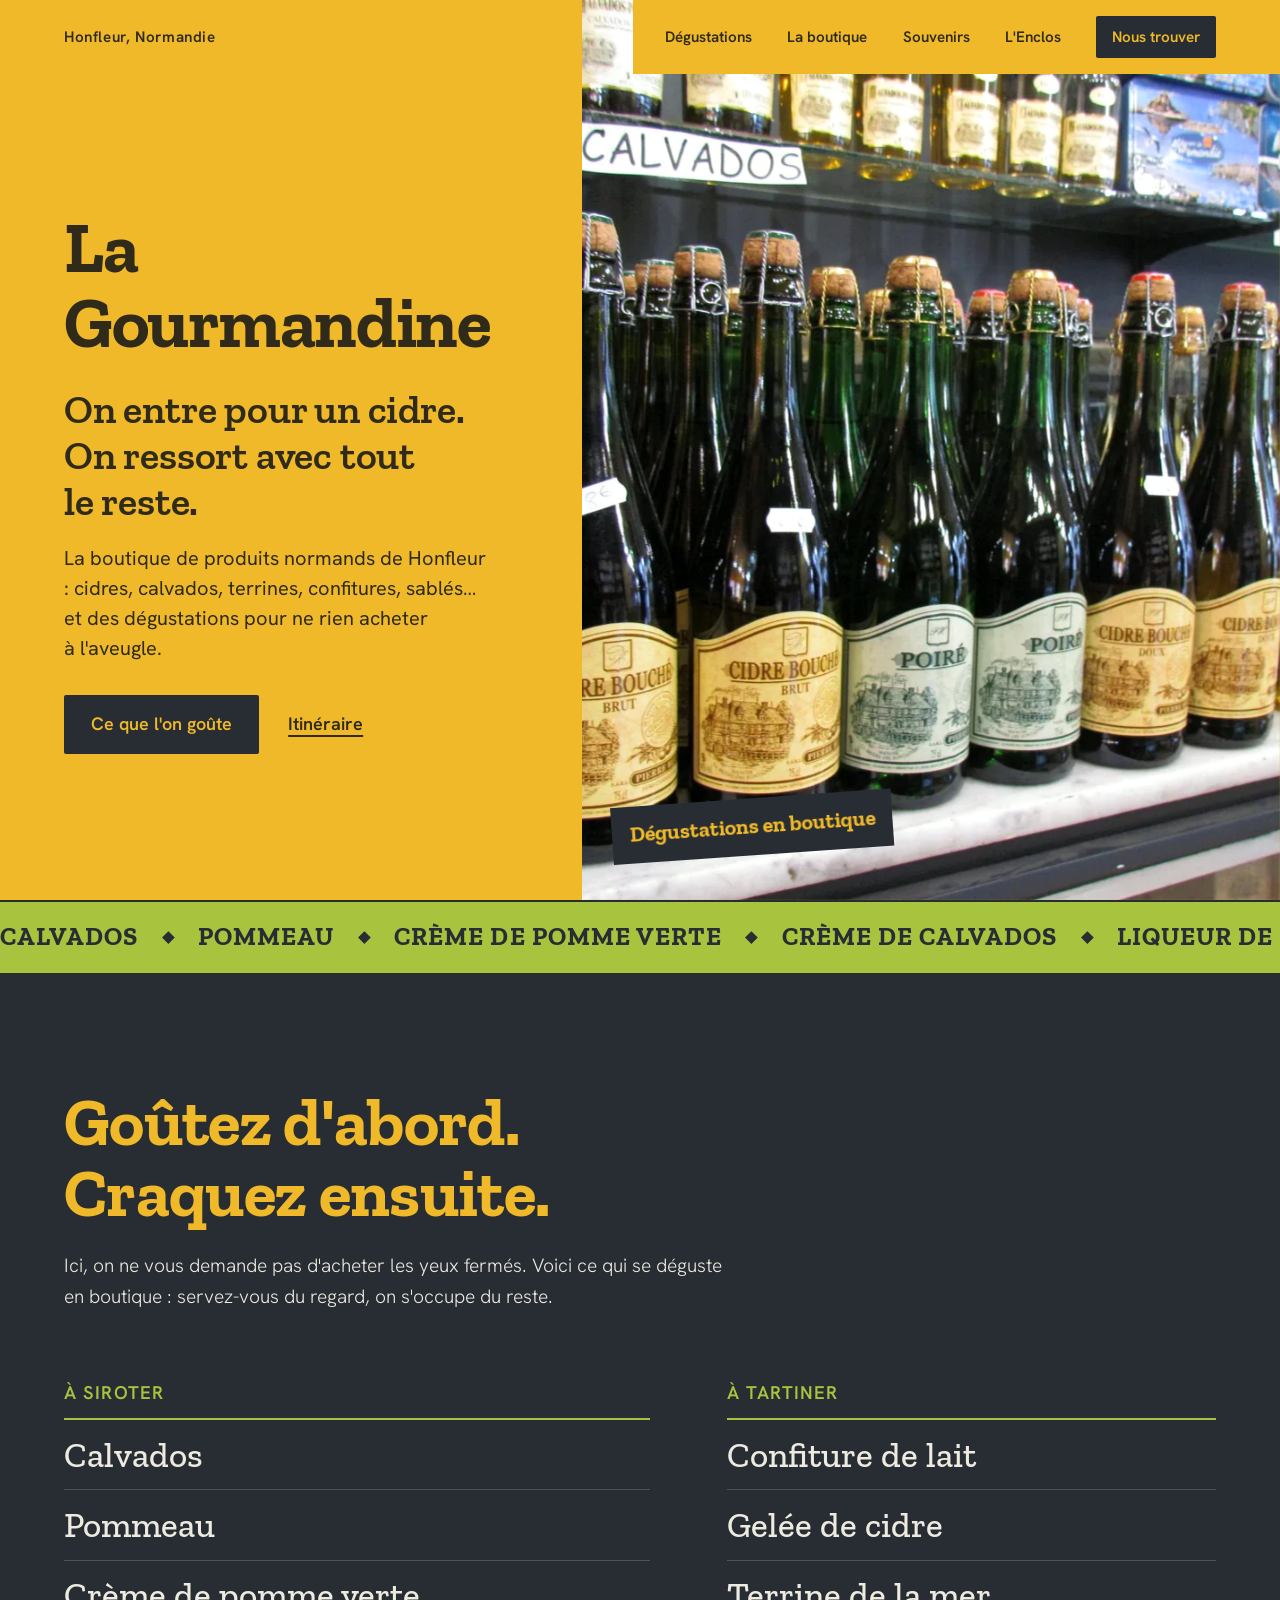
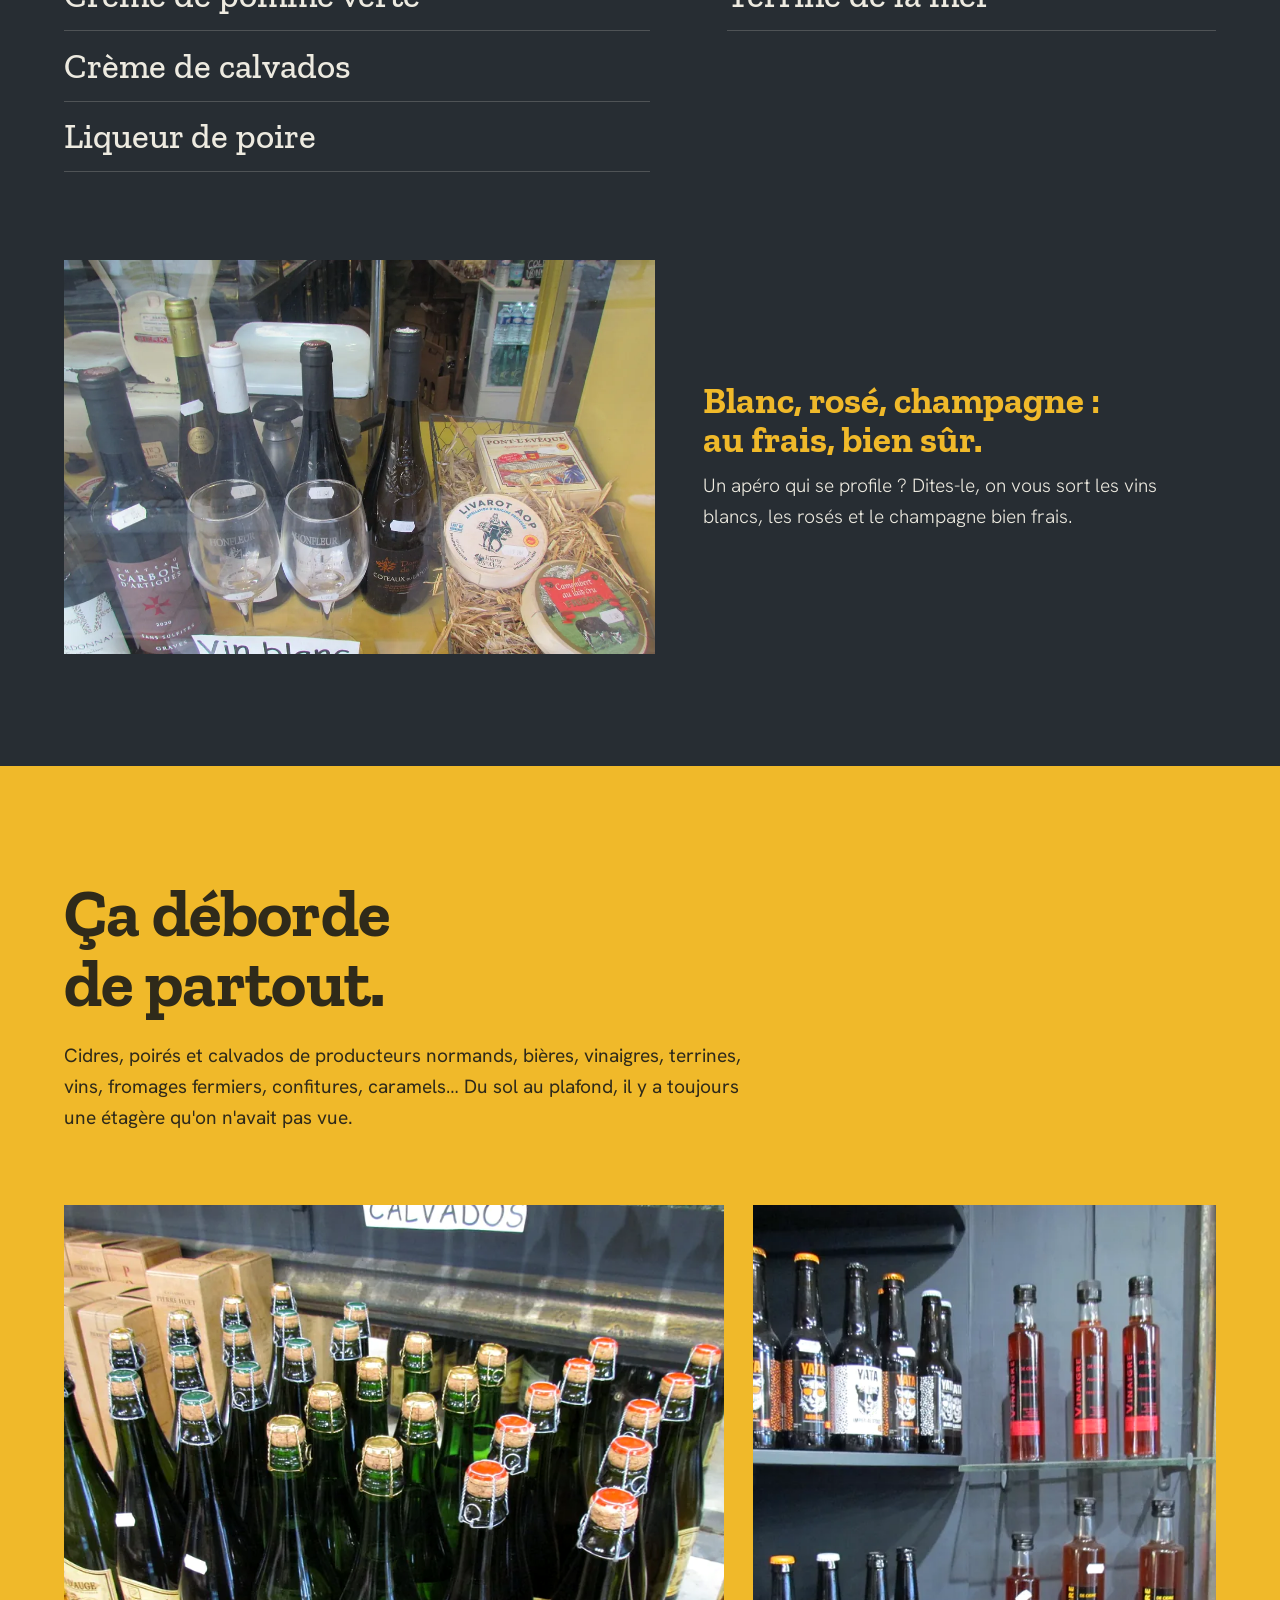
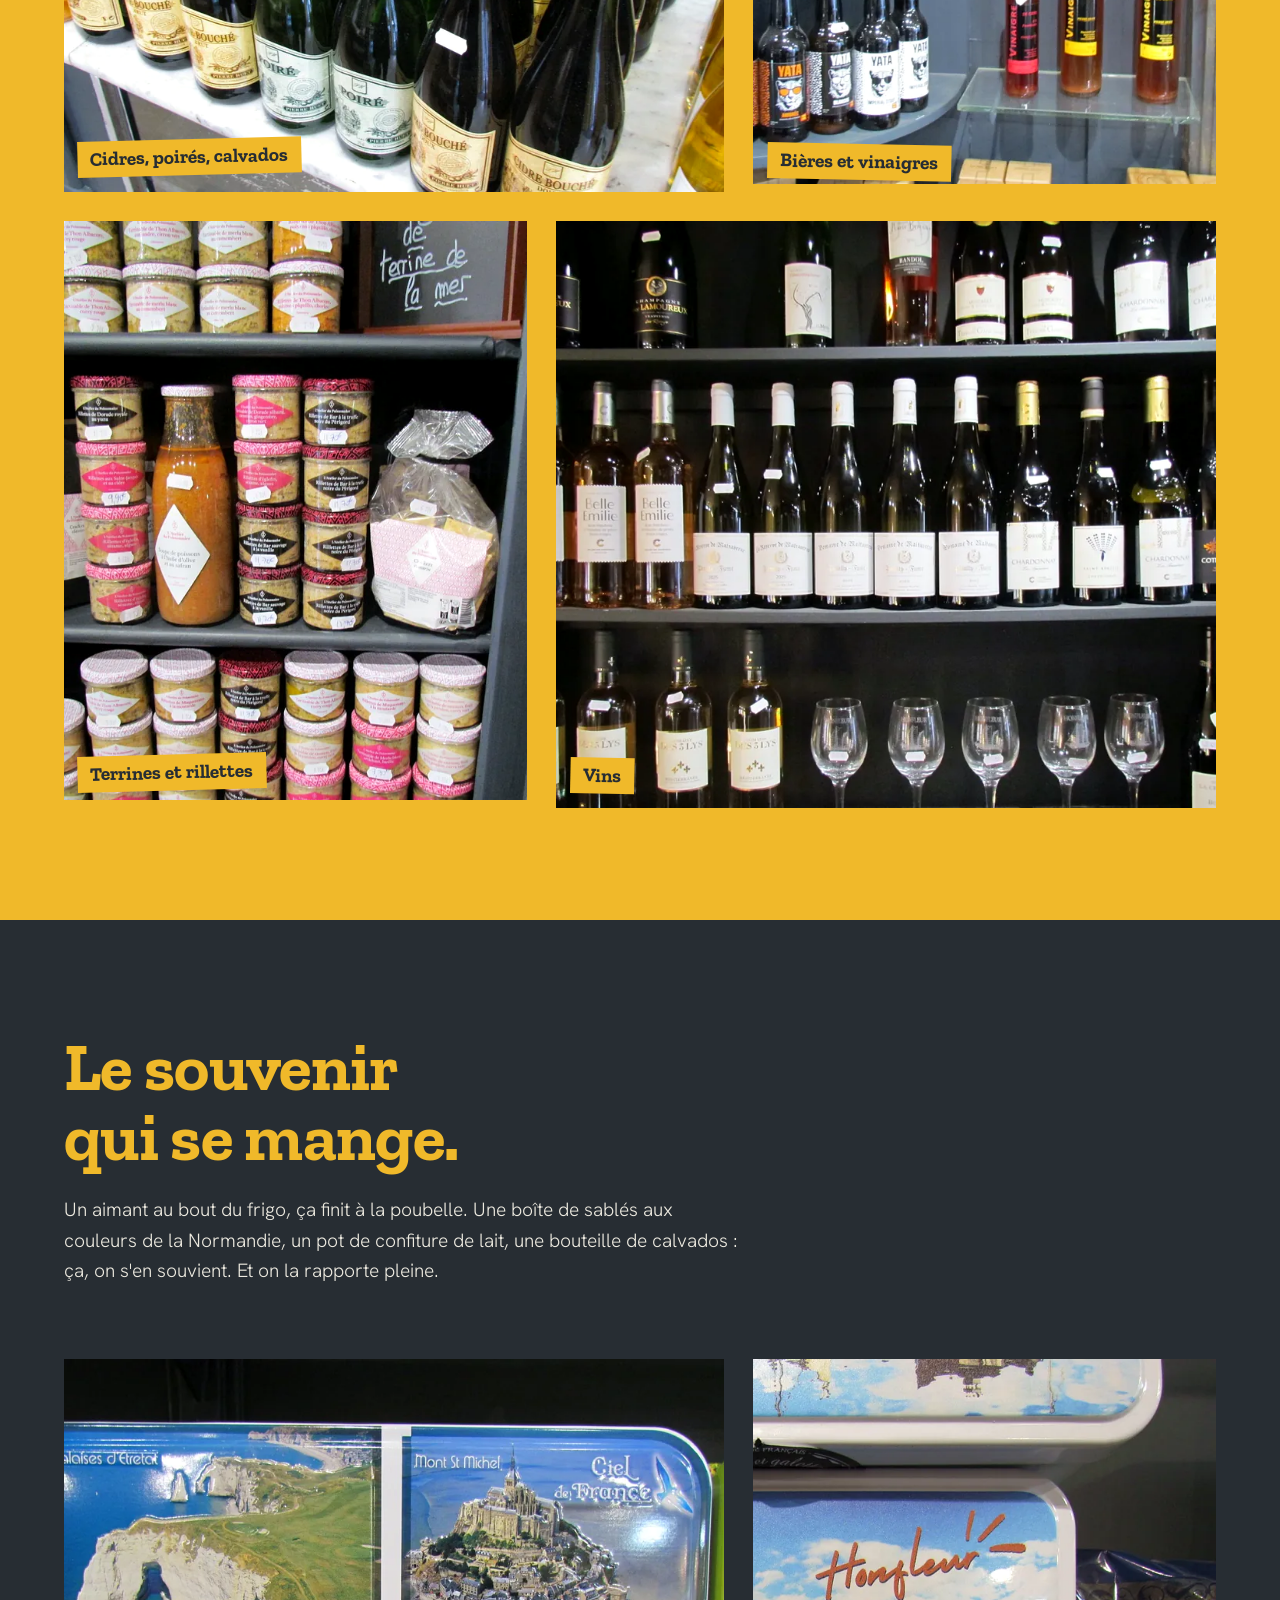
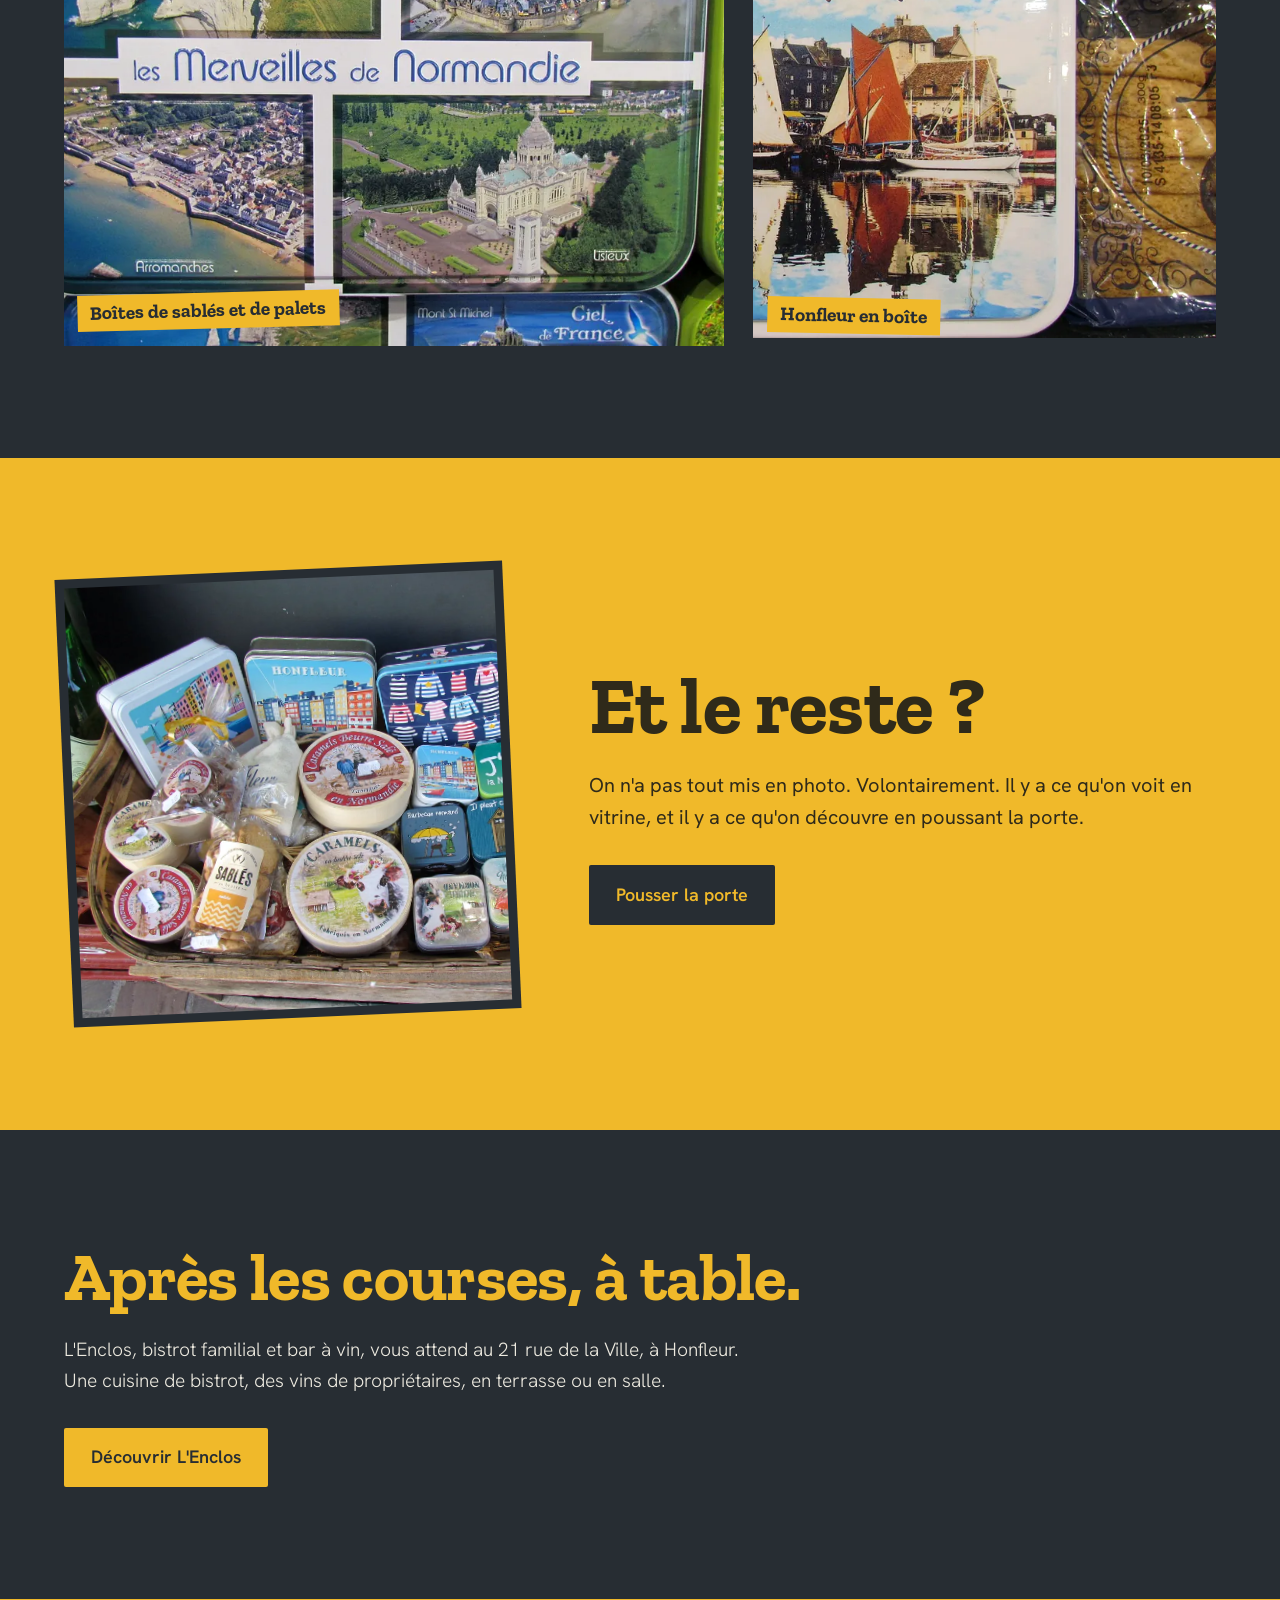
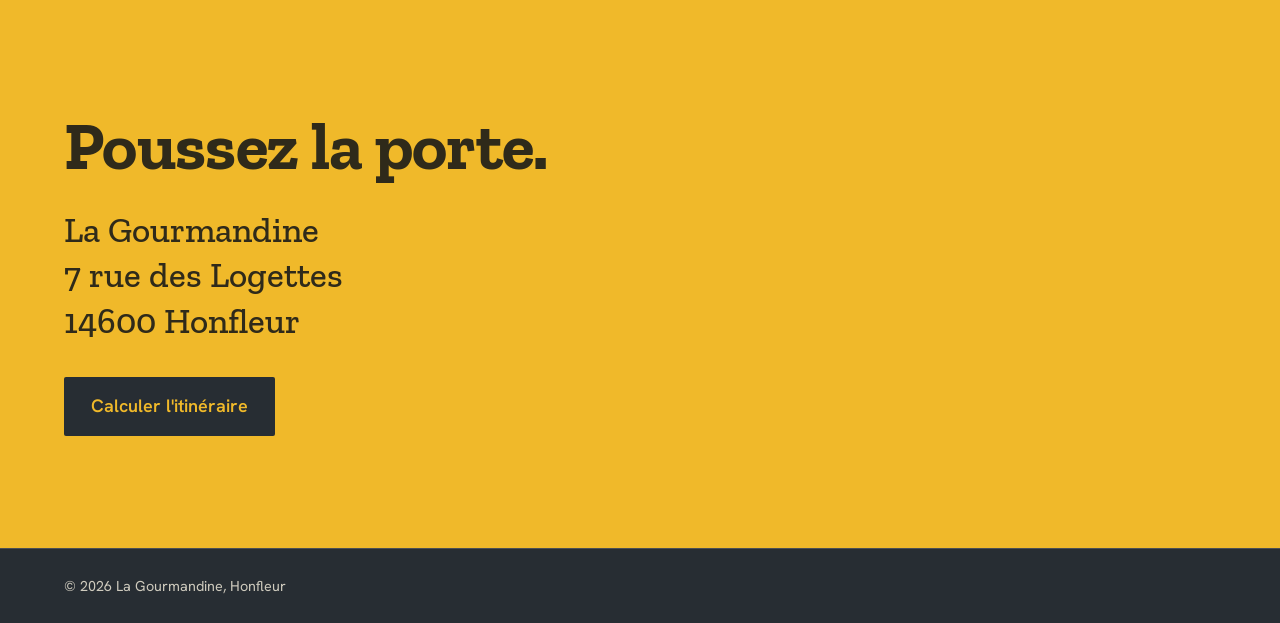
==== index.html @ 29669a0d "Textes plus vivants, bandeau défilant, étiquettes sur les photos, section souvenirs et teaser" ====
<!DOCTYPE html>
<html lang="fr">
<head>
    <meta charset="UTF-8">
    <meta name="viewport" content="width=device-width, initial-scale=1.0">
    <title>La Gourmandine – Produits normands et dégustations à Honfleur</title>
    <meta name="description" content="La Gourmandine, boutique de produits normands à Honfleur : cidres, calvados, pommeau, terrines, confitures, sablés et souvenirs. Dégustations en boutique, rue des Logettes.">
    <!-- Brouillon : retirer cette ligne au moment de la mise en ligne -->
    <meta name="robots" content="noindex">
    <meta name="theme-color" content="#F0B92A">
    <link rel="icon" href="favicon.svg" type="image/svg+xml">
    <link rel="preload" href="fonts/zilla-slab-latin-700-normal.woff2" as="font" type="font/woff2" crossorigin>
    <link rel="stylesheet" href="style.css?v=2">
    <script>document.documentElement.className = "js";</script>
    <script type="application/ld+json">
    {
        "@context": "https://schema.org",
        "@type": "Store",
        "name": "La Gourmandine",
        "description": "Boutique de produits normands à Honfleur : cidres, calvados, pommeau, terrines, confitures, sablés et souvenirs, avec dégustations en boutique.",
        "address": {
            "@type": "PostalAddress",
            "streetAddress": "7 rue des Logettes",
            "postalCode": "14600",
            "addressLocality": "Honfleur",
            "addressCountry": "FR"
        }
    }
    </script>
</head>
<body>

    <header class="entete">
        <a class="entete-lieu" href="#haut">Honfleur, Normandie</a>
        <nav class="entete-nav" aria-label="Navigation principale">
            <a href="#degustations">Dégustations</a>
            <a href="#boutique">La boutique</a>
            <a href="#souvenirs">Souvenirs</a>
            <a href="#lenclos">L'Enclos</a>
            <a href="#venir" class="entete-venir">Nous trouver</a>
        </nav>
    </header>

    <main id="haut">

        <section class="accueil">
            <div class="accueil-texte">
                <h1>La Gourmandine</h1>
                <p class="accueil-slogan">On entre pour un cidre.<br>On ressort avec tout le reste.</p>
                <p class="accueil-accroche">La boutique de produits normands de Honfleur : cidres, calvados, terrines, confitures, sablés… et des dégustations pour ne rien acheter à l'aveugle.</p>
                <div class="accueil-actions">
                    <a class="bouton" href="#degustations">Ce que l'on goûte</a>
                    <a class="lien" href="https://www.google.com/maps/dir/?api=1&amp;destination=7+rue+des+Logettes%2C+14600+Honfleur" target="_blank" rel="noopener">Itinéraire</a>
                </div>
            </div>
            <figure class="accueil-image">
                <img src="images/hero.webp" width="1600" height="1005" alt="Étagères de cidres, de poirés et de calvados de la boutique La Gourmandine">
                <span class="accueil-etiquette">Dégustations en boutique</span>
            </figure>
        </section>

        <div class="defile" aria-hidden="true">
            <div class="defile-piste">
                <ul>
                    <li>Calvados</li><li>Pommeau</li><li>Crème de pomme verte</li><li>Crème de calvados</li><li>Liqueur de poire</li><li>Confiture de lait</li><li>Gelée de cidre</li><li>Terrine de la mer</li>
                </ul>
                <ul>
                    <li>Calvados</li><li>Pommeau</li><li>Crème de pomme verte</li><li>Crème de calvados</li><li>Liqueur de poire</li><li>Confiture de lait</li><li>Gelée de cidre</li><li>Terrine de la mer</li>
                </ul>
            </div>
        </div>

        <section class="degustations" id="degustations">
            <div class="degustations-tete rev">
                <h2>Goûtez d'abord. Craquez ensuite.</h2>
                <p>Ici, on ne vous demande pas d'acheter les yeux fermés. Voici ce qui se déguste en boutique&nbsp;: servez-vous du regard, on s'occupe du reste.</p>
            </div>
            <div class="degustations-listes">
                <div class="liste rev">
                    <h3>À siroter</h3>
                    <ul>
                        <li>Calvados</li>
                        <li>Pommeau</li>
                        <li>Crème de pomme verte</li>
                        <li>Crème de calvados</li>
                        <li>Liqueur de poire</li>
                    </ul>
                </div>
                <div class="liste rev">
                    <h3>À tartiner</h3>
                    <ul>
                        <li>Confiture de lait</li>
                        <li>Gelée de cidre</li>
                        <li>Terrine de la mer</li>
                    </ul>
                </div>
            </div>
            <div class="frais rev">
                <figure>
                    <img src="images/frais.webp" width="1200" height="754" loading="lazy" alt="Vitrine de la boutique avec des vins, des verres et des fromages fermiers sur de la paille">
                </figure>
                <div class="frais-texte">
                    <h3>Blanc, rosé, champagne&nbsp;: au frais, bien sûr.</h3>
                    <p>Un apéro qui se profile&nbsp;? Dites-le, on vous sort les vins blancs, les rosés et le champagne bien frais.</p>
                </div>
            </div>
        </section>

        <section class="boutique" id="boutique">
            <div class="boutique-tete rev">
                <h2>Ça déborde de partout.</h2>
                <p>Cidres, poirés et calvados de producteurs normands, bières, vinaigres, terrines, vins, fromages fermiers, confitures, caramels… Du sol au plafond, il y a toujours une étagère qu'on n'avait pas vue.</p>
            </div>
            <div class="mosaique">
                <figure class="m-cidres rev"><img src="images/cidres.webp" width="1200" height="754" loading="lazy" alt="Bouteilles de cidre et de poiré alignées sur un comptoir de marbre"><figcaption>Cidres, poirés, calvados</figcaption></figure>
                <figure class="m-bieres rev"><img src="images/bieres.webp" width="1200" height="754" loading="lazy" alt="Étagère d'ardoise avec des bouteilles de bière et de vinaigre"><figcaption>Bières et vinaigres</figcaption></figure>
                <figure class="m-terrines rev"><img src="images/terrines.webp" width="1200" height="754" loading="lazy" alt="Rayon de terrines et de rillettes en pots avec une ardoise « terrine de la mer »"><figcaption>Terrines et rillettes</figcaption></figure>
                <figure class="m-vins rev"><img src="images/vins.webp" width="1200" height="754" loading="lazy" alt="Rayon de vins blancs et rosés avec des verres"><figcaption>Vins</figcaption></figure>
            </div>
        </section>

        <section class="souvenirs" id="souvenirs">
            <div class="souvenirs-tete rev">
                <h2>Le souvenir qui se mange.</h2>
                <p>Un aimant au bout du frigo, ça finit à la poubelle. Une boîte de sablés aux couleurs de la Normandie, un pot de confiture de lait, une bouteille de calvados&nbsp;: ça, on s'en souvient. Et on la rapporte pleine.</p>
            </div>
            <div class="souvenirs-photos">
                <figure class="s-boites rev"><img src="images/boites.webp" width="1200" height="754" loading="lazy" alt="Boîtes de biscuits aux couleurs de la Normandie : falaises d'Étretat, Mont-Saint-Michel, vaches normandes"><figcaption>Boîtes de sablés et de palets</figcaption></figure>
                <figure class="s-honfleur rev"><img src="images/honfleur.webp" width="1200" height="754" loading="lazy" alt="Boîte en métal illustrée du port de Honfleur"><figcaption>Honfleur en boîte</figcaption></figure>
            </div>
        </section>

        <section class="mystere rev">
            <figure class="mystere-photo">
                <img src="images/panier.webp" width="900" height="794" loading="lazy" alt="Panier de caramels, de sablés et de petites boîtes colorées, avec un fromage">
            </figure>
            <div class="mystere-texte">
                <h2>Et le reste&nbsp;?</h2>
                <p>On n'a pas tout mis en photo. Volontairement. Il y a ce qu'on voit en vitrine, et il y a ce qu'on découvre en poussant la porte.</p>
                <a class="bouton" href="#venir">Pousser la porte</a>
            </div>
        </section>

        <section class="lenclos" id="lenclos">
            <div class="lenclos-contenu rev">
                <h2>Après les courses, à table.</h2>
                <p>L'Enclos, bistrot familial et bar à vin, vous attend au 21 rue de la Ville, à Honfleur. Une cuisine de bistrot, des vins de propriétaires, en terrasse ou en salle.</p>
                <a class="bouton bouton-clair" href="https://lenclos-honfleur.fr/" rel="noopener">Découvrir L'Enclos</a>
            </div>
        </section>

        <section class="venir" id="venir">
            <div class="venir-contenu rev">
                <h2>Poussez la porte.</h2>
                <address>
                    La Gourmandine<br>
                    7 rue des Logettes<br>
                    14600 Honfleur
                </address>
                <a class="bouton" href="https://www.google.com/maps/dir/?api=1&amp;destination=7+rue+des+Logettes%2C+14600+Honfleur" target="_blank" rel="noopener">Calculer l'itinéraire</a>
            </div>
        </section>

    </main>

    <footer class="pied">
        <p>&copy; 2026 La Gourmandine, Honfleur</p>
    </footer>

    <script>
        (function () {
            var cibles = document.querySelectorAll(".rev");
            if (!("IntersectionObserver" in window)) { cibles.forEach(function (c) { c.classList.add("vu"); }); return; }
            var obs = new IntersectionObserver(function (entrees) {
                entrees.forEach(function (e) { if (e.isIntersecting) { e.target.classList.add("vu"); obs.unobserve(e.target); } });
            }, { rootMargin: "0px 0px -8% 0px", threshold: 0.08 });
            cibles.forEach(function (c) { obs.observe(c); });
        })();
    </script>
</body>
</html>
---- style.css ----
/* La Gourmandine : jaune des vitrines, ardoise des étagères, vert de la crème de pomme */

@font-face { font-family: 'Zilla Slab'; src: url('fonts/zilla-slab-latin-500-normal.woff2') format('woff2'); font-weight: 500; font-display: swap; }
@font-face { font-family: 'Zilla Slab'; src: url('fonts/zilla-slab-latin-600-normal.woff2') format('woff2'); font-weight: 600; font-display: swap; }
@font-face { font-family: 'Zilla Slab'; src: url('fonts/zilla-slab-latin-700-normal.woff2') format('woff2'); font-weight: 700; font-display: swap; }
@font-face { font-family: 'Hanken Grotesk'; src: url('fonts/hanken-grotesk-latin-300-normal.woff2') format('woff2'); font-weight: 300; font-display: swap; }
@font-face { font-family: 'Hanken Grotesk'; src: url('fonts/hanken-grotesk-latin-400-normal.woff2') format('woff2'); font-weight: 400; font-display: swap; }
@font-face { font-family: 'Hanken Grotesk'; src: url('fonts/hanken-grotesk-latin-600-normal.woff2') format('woff2'); font-weight: 600; font-display: swap; }

:root {
    --jaune: #F0B92A;
    --jaune-fonce: #D9A21A;
    --ardoise: #272D33;
    --ardoise-claire: #3A424A;
    --pomme: #A8C43F;
    --texte-sur-jaune: #2F2A1A;
    --espace: clamp(3.5rem, 9vw, 7rem);
    --marge: clamp(1.25rem, 5vw, 4rem);
    --sortie: cubic-bezier(0.16, 1, 0.3, 1);
}

* { margin: 0; padding: 0; box-sizing: border-box; }
html { scroll-behavior: smooth; scrollbar-color: var(--ardoise) var(--jaune); }
body { font-family: 'Hanken Grotesk', system-ui, sans-serif; font-weight: 400; font-size: 1.125rem; line-height: 1.6; color: var(--texte-sur-jaune); background: var(--jaune); }
img { display: block; max-width: 100%; height: auto; }
a { color: inherit; text-underline-offset: 0.25em; }
::selection { background: var(--ardoise); color: var(--jaune); }
:focus-visible { outline: 3px solid var(--ardoise); outline-offset: 3px; border-radius: 2px; }
.degustations :focus-visible, .lenclos :focus-visible, .pied :focus-visible { outline-color: var(--jaune); }

h1, h2, h3 { font-family: 'Zilla Slab', Georgia, serif; line-height: 1.05; text-wrap: balance; }
h2 { font-weight: 700; font-size: clamp(2.2rem, 5.6vw, 4.2rem); letter-spacing: -0.01em; }
p { max-width: 62ch; text-wrap: pretty; }

/* En-tête */
.entete { position: absolute; top: 0; left: 0; right: 0; z-index: 5; display: flex; justify-content: space-between; align-items: center; gap: 1rem; padding: 1.1rem var(--marge); font-weight: 600; font-size: 0.95rem; }
.entete a { text-decoration: none; }
.entete-lieu { letter-spacing: 0.04em; }
.entete-nav { display: flex; align-items: center; gap: clamp(1rem, 3vw, 2.2rem); }
.entete-nav a:not(.entete-venir):hover { text-decoration: underline; }
.entete-venir { background: var(--ardoise); color: var(--jaune); padding: 0.55rem 1rem; border-radius: 2px; }
.entete-venir:hover { background: var(--ardoise-claire); }
@media (max-width: 1100px) {
    .entete-nav a:nth-child(3), .entete-nav a:nth-child(4) { display: none; }
}
@media (max-width: 720px) {
    .entete-nav a:not(.entete-venir) { display: none; }
}
@media (min-width: 900px) {
    /* le menu pose sa propre tablette jaune pour rester lisible sur la photo */
    .entete { padding: 0 0 0 var(--marge); align-items: stretch; }
    .entete-lieu { align-self: center; }
    .entete-nav { background: var(--jaune); padding: 1rem var(--marge) 1rem 2rem; }
}

/* Accueil */
.accueil { min-height: 100svh; display: grid; grid-template-columns: minmax(0, 1fr); align-items: end; }
.accueil-texte { padding: 7rem var(--marge) 2.5rem; align-self: center; }
.accueil h1 { font-weight: 700; font-size: clamp(3rem, 10vw, 6rem); letter-spacing: -0.02em; max-width: 9ch; }
.accueil-slogan { margin-top: 1.6rem; font-family: 'Zilla Slab', Georgia, serif; font-weight: 600; font-size: clamp(1.5rem, 3.6vw, 2.5rem); line-height: 1.15; letter-spacing: -0.005em; }
.accueil-accroche { margin-top: 1.2rem; font-size: clamp(1.05rem, 2vw, 1.25rem); font-weight: 400; line-height: 1.5; max-width: 40ch; }
.accueil-etiquette { position: absolute; z-index: 2; left: clamp(1rem, 3vw, 2rem); bottom: clamp(1.2rem, 3vw, 2.2rem); background: var(--ardoise); color: var(--jaune); font-family: 'Zilla Slab', Georgia, serif; font-weight: 700; font-size: clamp(1rem, 1.8vw, 1.35rem); padding: 0.7rem 1.1rem; transform: rotate(-4deg); transform-origin: left bottom; }
.accueil-actions { margin-top: 2rem; display: flex; align-items: center; gap: 1.8rem; flex-wrap: wrap; }
.accueil-image { position: relative; margin: 0; min-height: 46svh; overflow: hidden; background: var(--jaune-fonce); }
.accueil-image img { width: 100%; height: 100%; object-fit: cover; object-position: 50% 45%; position: absolute; inset: 0; }
@media (min-width: 900px) {
    .accueil { grid-template-columns: minmax(0, 5fr) minmax(0, 6fr); align-items: stretch; }
    .accueil-texte { padding: 8rem var(--marge) 4rem; }
    .accueil h1 { font-size: clamp(2.6rem, 5.6vw, 5rem); max-width: none; }
    .accueil-image { min-height: 100svh; }
}

.bouton { display: inline-block; background: var(--ardoise); color: var(--jaune); font-weight: 600; text-decoration: none; padding: 0.95rem 1.7rem; border-radius: 2px; transition: background 0.25s var(--sortie), transform 0.25s var(--sortie); }
.bouton:hover { background: var(--ardoise-claire); transform: translateY(-2px); }
.bouton-clair { background: var(--jaune); color: var(--ardoise); }
.bouton-clair:hover { background: #F6CB57; }
.lien { font-weight: 600; text-decoration: underline; text-decoration-thickness: 2px; }
.lien:hover { text-decoration-color: var(--ardoise); }

/* Bandeau défilant */
.defile { background: var(--pomme); color: var(--ardoise); overflow: hidden; padding: 0.95rem 0; border-block: 2px solid var(--ardoise); }
.defile-piste { display: flex; width: max-content; }
.defile ul { display: flex; flex: none; list-style: none; }
.defile li { font-family: 'Zilla Slab', Georgia, serif; font-weight: 700; font-size: clamp(1.1rem, 2.4vw, 1.6rem); text-transform: uppercase; letter-spacing: 0.04em; white-space: nowrap; display: flex; align-items: center; }
.defile li::after { content: ""; width: 0.55rem; height: 0.55rem; background: var(--ardoise); margin: 0 1.6rem; transform: rotate(45deg); }

/* Dégustations */
.degustations { background: var(--ardoise); color: #EDEAE0; padding: var(--espace) var(--marge); }
.degustations h2 { color: var(--jaune); max-width: 17ch; }
.degustations-tete p { margin-top: 1.4rem; font-weight: 300; font-size: 1.2rem; }
.degustations-listes { margin-top: clamp(2.5rem, 6vw, 4.5rem); display: grid; gap: 2.5rem clamp(2rem, 6vw, 6rem); }
@media (min-width: 800px) { .degustations-listes { grid-template-columns: 1.2fr 1fr; } }
.liste h3 { color: var(--pomme); font-weight: 600; font-size: 1.15rem; letter-spacing: 0.06em; text-transform: uppercase; font-family: 'Hanken Grotesk', system-ui, sans-serif; padding-bottom: 0.9rem; border-bottom: 2px solid var(--pomme); }
.liste ul { list-style: none; }
.liste li { font-family: 'Zilla Slab', Georgia, serif; font-weight: 500; font-size: clamp(1.5rem, 3.4vw, 2.2rem); line-height: 1.2; padding: 0.85rem 0; border-bottom: 1px solid rgba(237, 234, 224, 0.2); transition: padding-left 0.35s var(--sortie), color 0.35s var(--sortie); }
.liste li:hover { padding-left: 1rem; color: var(--jaune); }

.frais { margin-top: clamp(3rem, 7vw, 5.5rem); display: grid; gap: 1.8rem 3rem; align-items: center; }
@media (min-width: 800px) { .frais { grid-template-columns: 1.15fr 1fr; } }
.frais figure { margin: 0; }
.frais img { width: 100%; aspect-ratio: 3 / 2; object-fit: cover; }
.frais h3 { color: var(--jaune); font-weight: 700; font-size: clamp(1.6rem, 3.2vw, 2.3rem); }
.frais-texte p { margin-top: 0.8rem; font-weight: 300; font-size: 1.2rem; }

/* La boutique */
.boutique { padding: var(--espace) var(--marge); }
.boutique h2 { max-width: 14ch; }
.boutique-tete p { margin-top: 1.4rem; font-size: 1.2rem; }
.mosaique { margin-top: clamp(2.5rem, 6vw, 4.5rem); display: grid; grid-template-columns: repeat(12, minmax(0, 1fr)); gap: clamp(1rem, 2.4vw, 1.8rem); }
.mosaique figure, .souvenirs-photos figure { position: relative; margin: 0; overflow: hidden; }
.mosaique img, .souvenirs-photos img { width: 100%; object-fit: cover; transition: transform 0.9s var(--sortie); }
.mosaique figure:hover img, .souvenirs-photos figure:hover img { transform: scale(1.04); }
.mosaique figcaption, .souvenirs-photos figcaption { position: absolute; left: 0.9rem; bottom: 0.9rem; background: var(--jaune); color: var(--ardoise); font-family: 'Zilla Slab', Georgia, serif; font-weight: 700; font-size: clamp(1rem, 1.6vw, 1.2rem); line-height: 1.2; padding: 0.4rem 0.8rem; transform: rotate(-1.5deg); transform-origin: left bottom; }
.mosaique figure:nth-child(even) figcaption, .souvenirs-photos figure:nth-child(even) figcaption { transform: rotate(1.2deg); }
.m-cidres, .m-bieres, .m-terrines, .m-vins { grid-column: span 12; }
.mosaique img { aspect-ratio: 3 / 2; }
.m-bieres img, .m-terrines img { aspect-ratio: 4 / 5; }
@media (min-width: 800px) {
    .m-cidres { grid-column: span 7; } .m-bieres { grid-column: span 5; }
    .m-terrines { grid-column: span 5; } .m-vins { grid-column: span 7; }
    .m-cidres img, .m-vins img { aspect-ratio: 9 / 8; }
}

/* Souvenirs */
.souvenirs { background: var(--ardoise); color: #EDEAE0; padding: var(--espace) var(--marge); }
.souvenirs h2 { color: var(--jaune); max-width: 12ch; }
.souvenirs-tete p { margin-top: 1.4rem; font-weight: 300; font-size: 1.2rem; }
.souvenirs-photos { margin-top: clamp(2.5rem, 6vw, 4.5rem); display: grid; grid-template-columns: repeat(12, minmax(0, 1fr)); gap: clamp(1rem, 2.4vw, 1.8rem); }
.s-boites, .s-honfleur { grid-column: span 12; }
.s-boites img { aspect-ratio: 3 / 2; }
.s-honfleur img { aspect-ratio: 4 / 5; object-position: 100% 50%; }
@media (min-width: 800px) {
    .s-boites { grid-column: span 7; } .s-honfleur { grid-column: span 5; }
    .s-boites img { aspect-ratio: 9 / 8; }
}

/* Le reste ? */
.mystere { padding: var(--espace) var(--marge); display: grid; gap: 2.5rem clamp(2rem, 6vw, 5rem); align-items: center; }
@media (min-width: 800px) { .mystere { grid-template-columns: 5fr 7fr; } }
.mystere-photo { margin: 0; }
.mystere-photo img { width: 100%; aspect-ratio: 1 / 1; object-fit: cover; transform: rotate(-2.5deg); border: 0.6rem solid var(--ardoise); }
.mystere h2 { max-width: 10ch; font-size: clamp(2.6rem, 7vw, 5rem); }
.mystere-texte p { margin: 1.4rem 0 2rem; font-size: 1.25rem; }

/* L'Enclos */
.lenclos { background: var(--ardoise); color: #EDEAE0; padding: var(--espace) var(--marge); }
.lenclos-contenu { max-width: 46rem; }
.lenclos h2 { color: var(--jaune); }
.lenclos p { margin: 1.4rem 0 2rem; font-weight: 300; font-size: 1.2rem; }

/* Nous trouver */
.venir { padding: var(--espace) var(--marge); }
.venir address { margin: 1.6rem 0 2rem; font-style: normal; font-family: 'Zilla Slab', Georgia, serif; font-weight: 500; font-size: clamp(1.5rem, 3.4vw, 2.2rem); line-height: 1.3; }

.pied { background: var(--ardoise); color: #CFCBBE; padding: 1.6rem var(--marge); font-size: 0.9rem; border-top: 1px solid rgba(237, 234, 224, 0.18); }

/* Mouvement : une entrée à l'ouverture, une apparition douce au défilement */
@media (prefers-reduced-motion: no-preference) {
    .accueil-image img { animation: ouverture 1.4s var(--sortie) both; }
    .accueil-texte > * { animation: monter 0.9s var(--sortie) both; }
    .accueil-texte > *:nth-child(2) { animation-delay: 0.12s; }
    .accueil-texte > *:nth-child(3) { animation-delay: 0.24s; }
    .accueil-texte > *:nth-child(4) { animation-delay: 0.36s; }
    .accueil-etiquette { animation: tampon 0.7s var(--sortie) 1.1s both; }
    .defile-piste { animation: defile 42s linear infinite; }
    .defile:hover .defile-piste { animation-play-state: paused; }
    .js .rev { opacity: 0; transform: translateY(1.4rem); transition: opacity 0.8s var(--sortie), transform 0.8s var(--sortie); }
    .js .rev.vu { opacity: 1; transform: none; }
}
@keyframes ouverture { from { clip-path: inset(0 0 0 100%); transform: scale(1.06); } to { clip-path: inset(0); transform: none; } }
@keyframes monter { from { opacity: 0; transform: translateY(1.2rem); } to { opacity: 1; transform: none; } }
@keyframes tampon { from { opacity: 0; transform: rotate(-12deg) scale(1.6); } to { opacity: 1; transform: rotate(-4deg) scale(1); } }
@keyframes defile { from { transform: translateX(0); } to { transform: translateX(-50%); } }
@media (prefers-reduced-motion: reduce) {
    .defile-piste { width: auto; flex-wrap: wrap; }
    .defile ul + ul { display: none; }
    .defile ul { flex-wrap: wrap; padding: 0 var(--marge); }
}
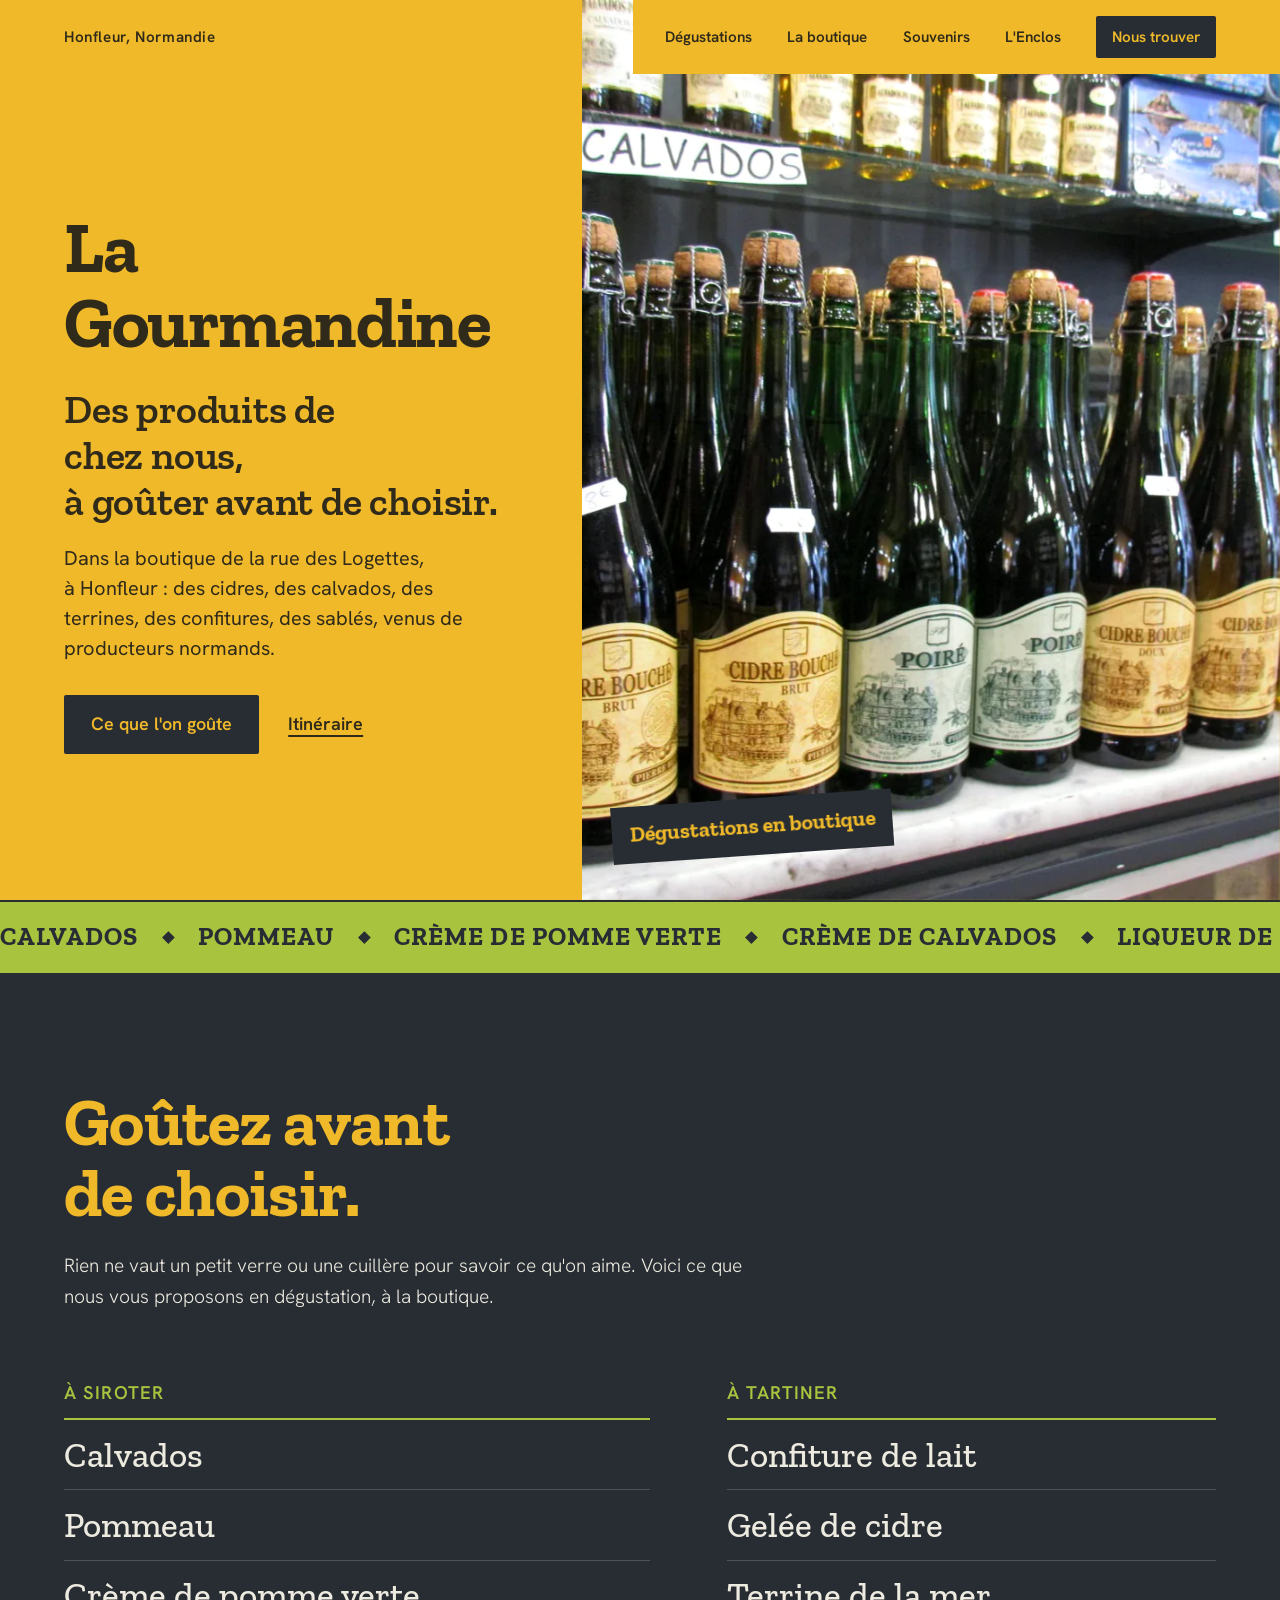
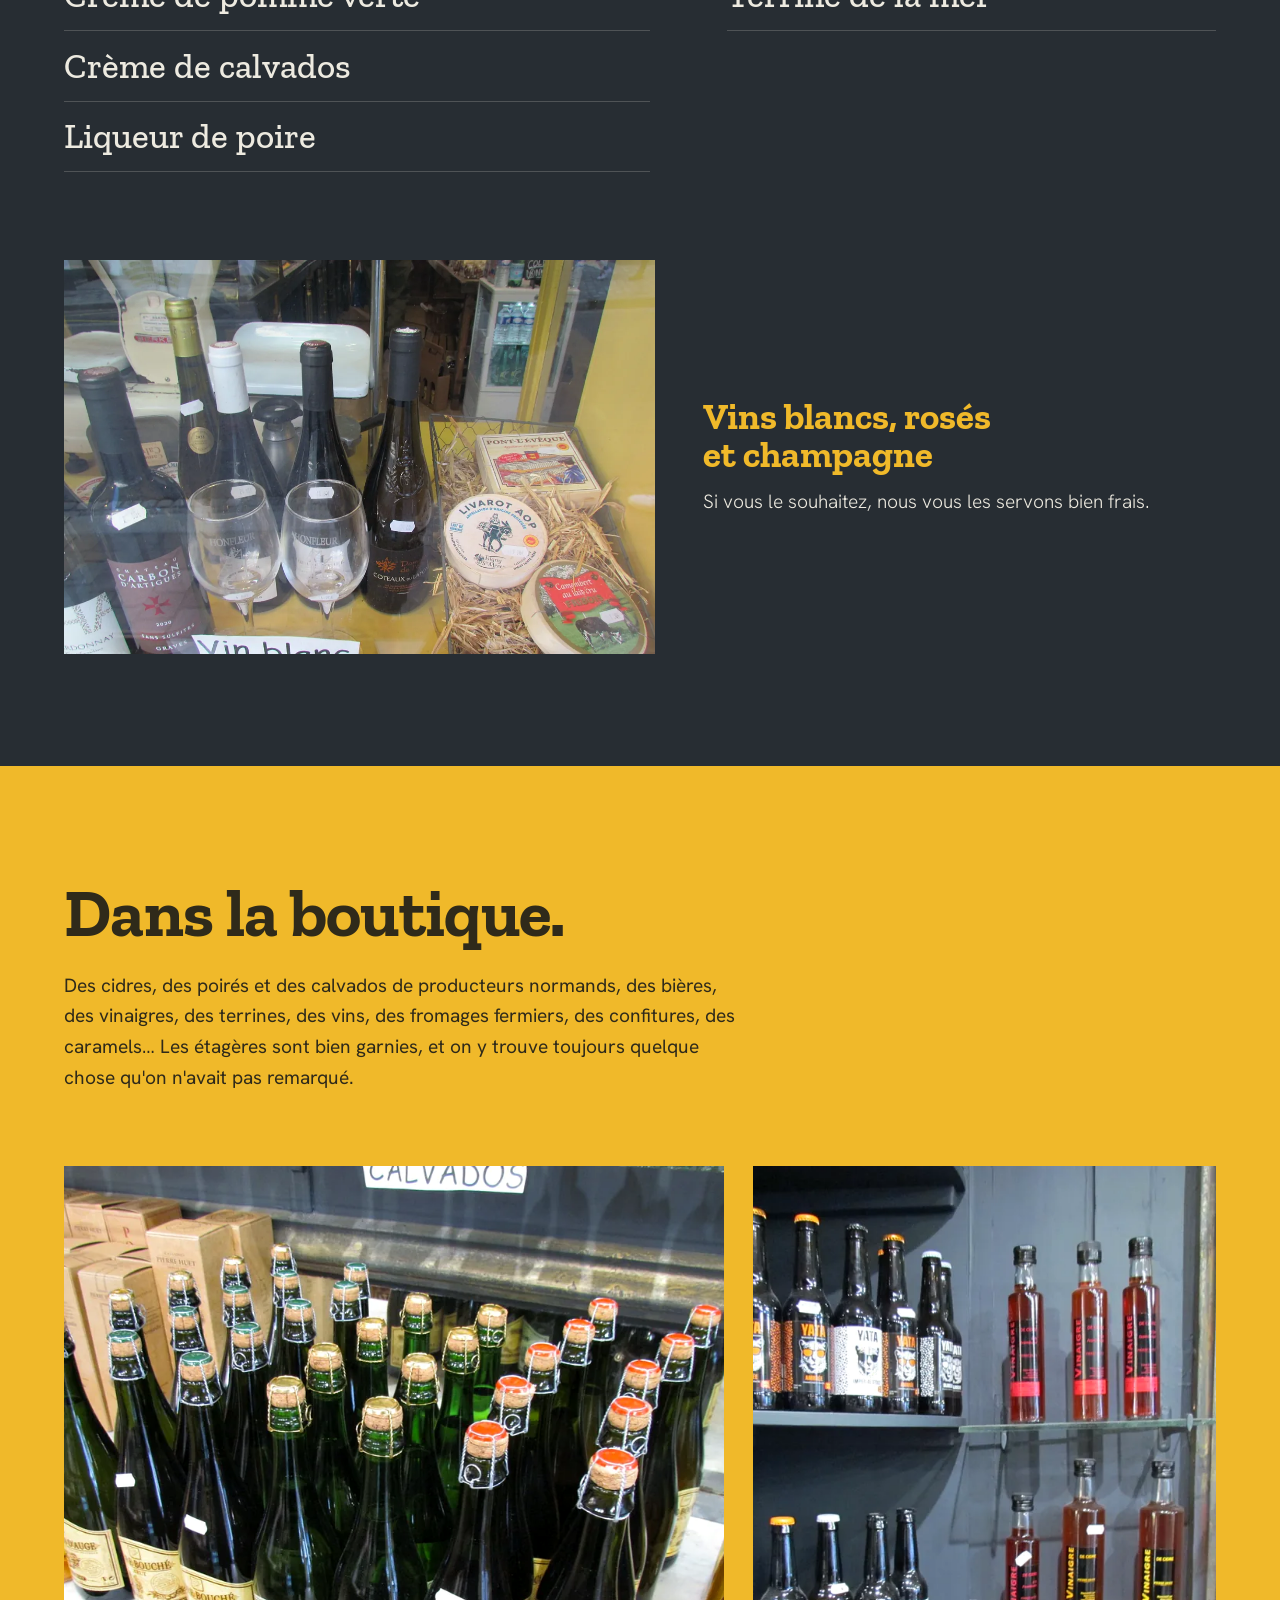
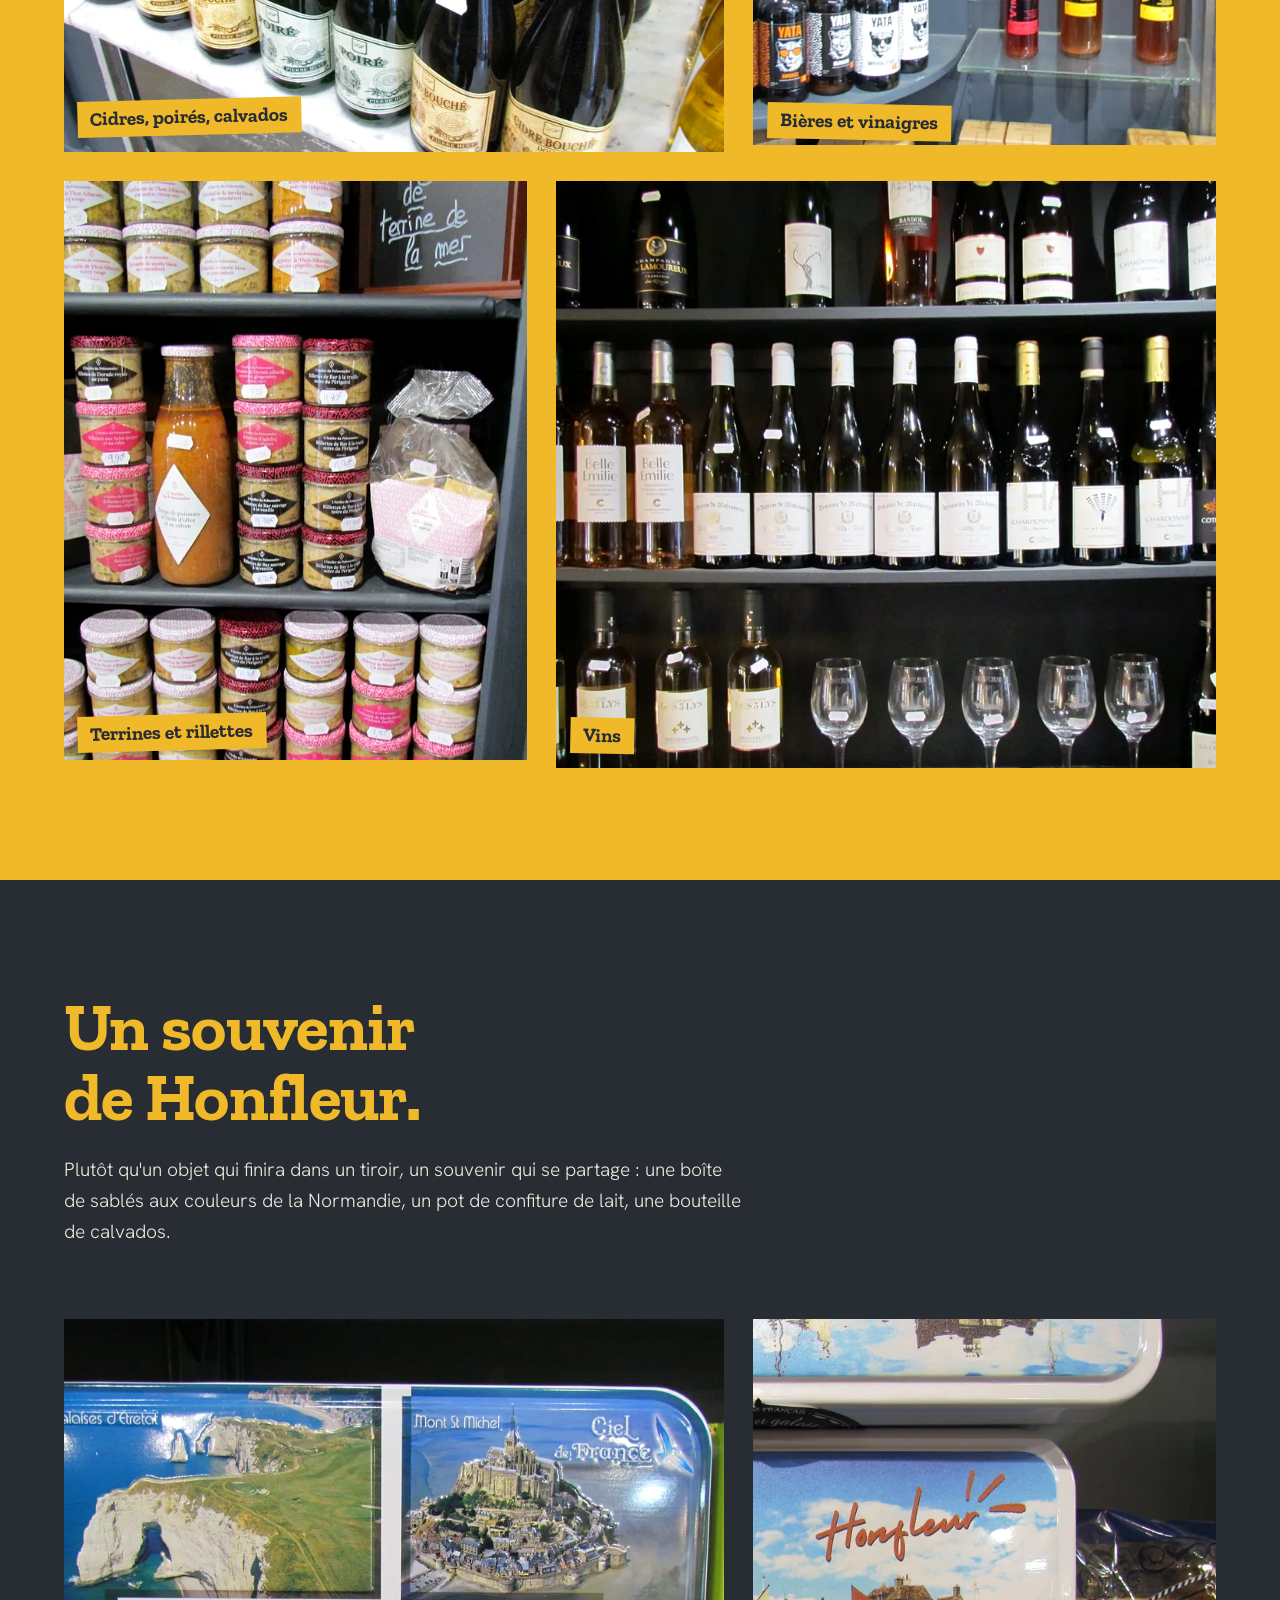
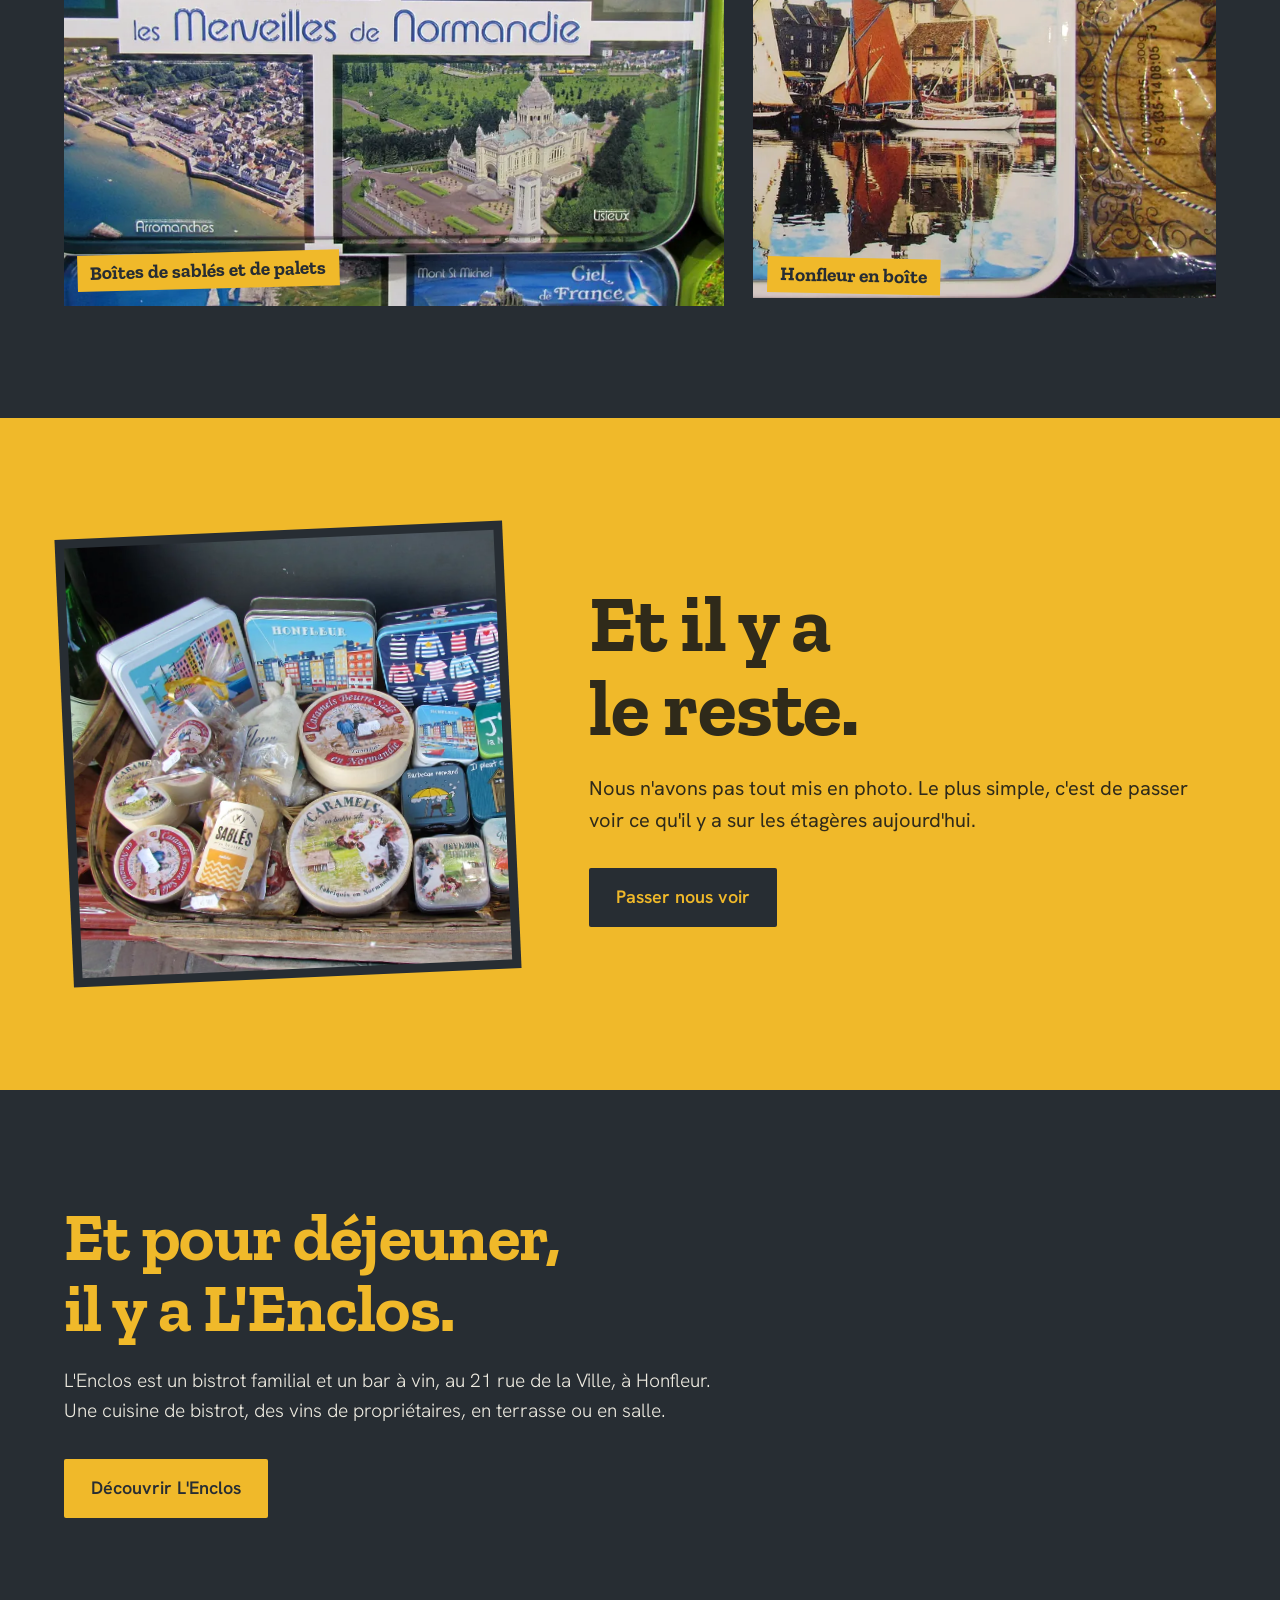
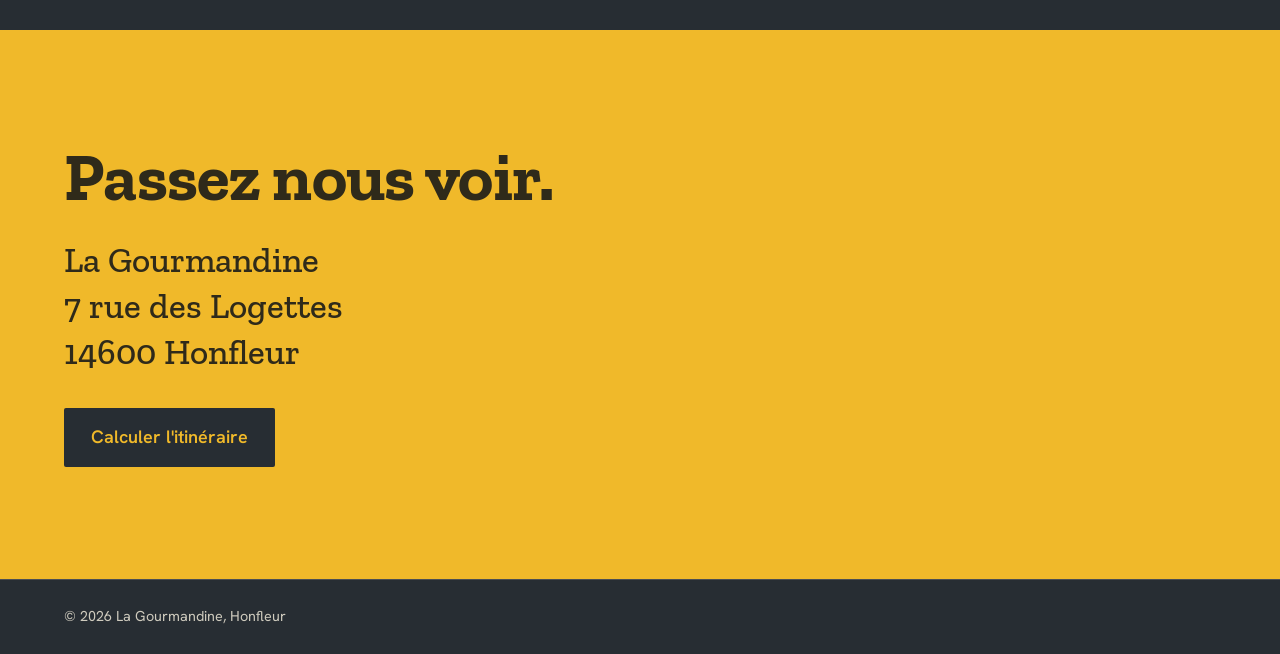
==== commit 895d2e8e: "Ton plus sobre et sincère pour tous les textes" ====
--- a/index.html
+++ b/index.html
@@ -46,8 +46,8 @@
         <section class="accueil">
             <div class="accueil-texte">
                 <h1>La Gourmandine</h1>
-                <p class="accueil-slogan">On entre pour un cidre.<br>On ressort avec tout le reste.</p>
-                <p class="accueil-accroche">La boutique de produits normands de Honfleur : cidres, calvados, terrines, confitures, sablés… et des dégustations pour ne rien acheter à l'aveugle.</p>
+                <p class="accueil-slogan">Des produits de chez nous,<br>à goûter avant de choisir.</p>
+                <p class="accueil-accroche">Dans la boutique de la rue des Logettes, à Honfleur : des cidres, des calvados, des terrines, des confitures, des sablés, venus de producteurs normands.</p>
                 <div class="accueil-actions">
                     <a class="bouton" href="#degustations">Ce que l'on goûte</a>
                     <a class="lien" href="https://www.google.com/maps/dir/?api=1&amp;destination=7+rue+des+Logettes%2C+14600+Honfleur" target="_blank" rel="noopener">Itinéraire</a>
@@ -72,8 +72,8 @@
 
         <section class="degustations" id="degustations">
             <div class="degustations-tete rev">
-                <h2>Goûtez d'abord. Craquez ensuite.</h2>
-                <p>Ici, on ne vous demande pas d'acheter les yeux fermés. Voici ce qui se déguste en boutique&nbsp;: servez-vous du regard, on s'occupe du reste.</p>
+                <h2>Goûtez avant de choisir.</h2>
+                <p>Rien ne vaut un petit verre ou une cuillère pour savoir ce qu'on aime. Voici ce que nous vous proposons en dégustation, à la boutique.</p>
             </div>
             <div class="degustations-listes">
                 <div class="liste rev">
@@ -100,16 +100,16 @@
                     <img src="images/frais.webp" width="1200" height="754" loading="lazy" alt="Vitrine de la boutique avec des vins, des verres et des fromages fermiers sur de la paille">
                 </figure>
                 <div class="frais-texte">
-                    <h3>Blanc, rosé, champagne&nbsp;: au frais, bien sûr.</h3>
-                    <p>Un apéro qui se profile&nbsp;? Dites-le, on vous sort les vins blancs, les rosés et le champagne bien frais.</p>
+                    <h3>Vins blancs, rosés et champagne</h3>
+                    <p>Si vous le souhaitez, nous vous les servons bien frais.</p>
                 </div>
             </div>
         </section>
 
         <section class="boutique" id="boutique">
             <div class="boutique-tete rev">
-                <h2>Ça déborde de partout.</h2>
-                <p>Cidres, poirés et calvados de producteurs normands, bières, vinaigres, terrines, vins, fromages fermiers, confitures, caramels… Du sol au plafond, il y a toujours une étagère qu'on n'avait pas vue.</p>
+                <h2>Dans la boutique.</h2>
+                <p>Des cidres, des poirés et des calvados de producteurs normands, des bières, des vinaigres, des terrines, des vins, des fromages fermiers, des confitures, des caramels… Les étagères sont bien garnies, et on y trouve toujours quelque chose qu'on n'avait pas remarqué.</p>
             </div>
             <div class="mosaique">
                 <figure class="m-cidres rev"><img src="images/cidres.webp" width="1200" height="754" loading="lazy" alt="Bouteilles de cidre et de poiré alignées sur un comptoir de marbre"><figcaption>Cidres, poirés, calvados</figcaption></figure>
@@ -121,8 +121,8 @@
 
         <section class="souvenirs" id="souvenirs">
             <div class="souvenirs-tete rev">
-                <h2>Le souvenir qui se mange.</h2>
-                <p>Un aimant au bout du frigo, ça finit à la poubelle. Une boîte de sablés aux couleurs de la Normandie, un pot de confiture de lait, une bouteille de calvados&nbsp;: ça, on s'en souvient. Et on la rapporte pleine.</p>
+                <h2>Un souvenir de Honfleur.</h2>
+                <p>Plutôt qu'un objet qui finira dans un tiroir, un souvenir qui se partage&nbsp;: une boîte de sablés aux couleurs de la Normandie, un pot de confiture de lait, une bouteille de calvados.</p>
             </div>
             <div class="souvenirs-photos">
                 <figure class="s-boites rev"><img src="images/boites.webp" width="1200" height="754" loading="lazy" alt="Boîtes de biscuits aux couleurs de la Normandie : falaises d'Étretat, Mont-Saint-Michel, vaches normandes"><figcaption>Boîtes de sablés et de palets</figcaption></figure>
@@ -135,23 +135,23 @@
                 <img src="images/panier.webp" width="900" height="794" loading="lazy" alt="Panier de caramels, de sablés et de petites boîtes colorées, avec un fromage">
             </figure>
             <div class="mystere-texte">
-                <h2>Et le reste&nbsp;?</h2>
-                <p>On n'a pas tout mis en photo. Volontairement. Il y a ce qu'on voit en vitrine, et il y a ce qu'on découvre en poussant la porte.</p>
-                <a class="bouton" href="#venir">Pousser la porte</a>
+                <h2>Et il y a le reste.</h2>
+                <p>Nous n'avons pas tout mis en photo. Le plus simple, c'est de passer voir ce qu'il y a sur les étagères aujourd'hui.</p>
+                <a class="bouton" href="#venir">Passer nous voir</a>
             </div>
         </section>
 
         <section class="lenclos" id="lenclos">
             <div class="lenclos-contenu rev">
-                <h2>Après les courses, à table.</h2>
-                <p>L'Enclos, bistrot familial et bar à vin, vous attend au 21 rue de la Ville, à Honfleur. Une cuisine de bistrot, des vins de propriétaires, en terrasse ou en salle.</p>
+                <h2>Et pour déjeuner, il y a L'Enclos.</h2>
+                <p>L'Enclos est un bistrot familial et un bar à vin, au 21 rue de la Ville, à Honfleur. Une cuisine de bistrot, des vins de propriétaires, en terrasse ou en salle.</p>
                 <a class="bouton bouton-clair" href="https://lenclos-honfleur.fr/" rel="noopener">Découvrir L'Enclos</a>
             </div>
         </section>
 
         <section class="venir" id="venir">
             <div class="venir-contenu rev">
-                <h2>Poussez la porte.</h2>
+                <h2>Passez nous voir.</h2>
                 <address>
                     La Gourmandine<br>
                     7 rue des Logettes<br>
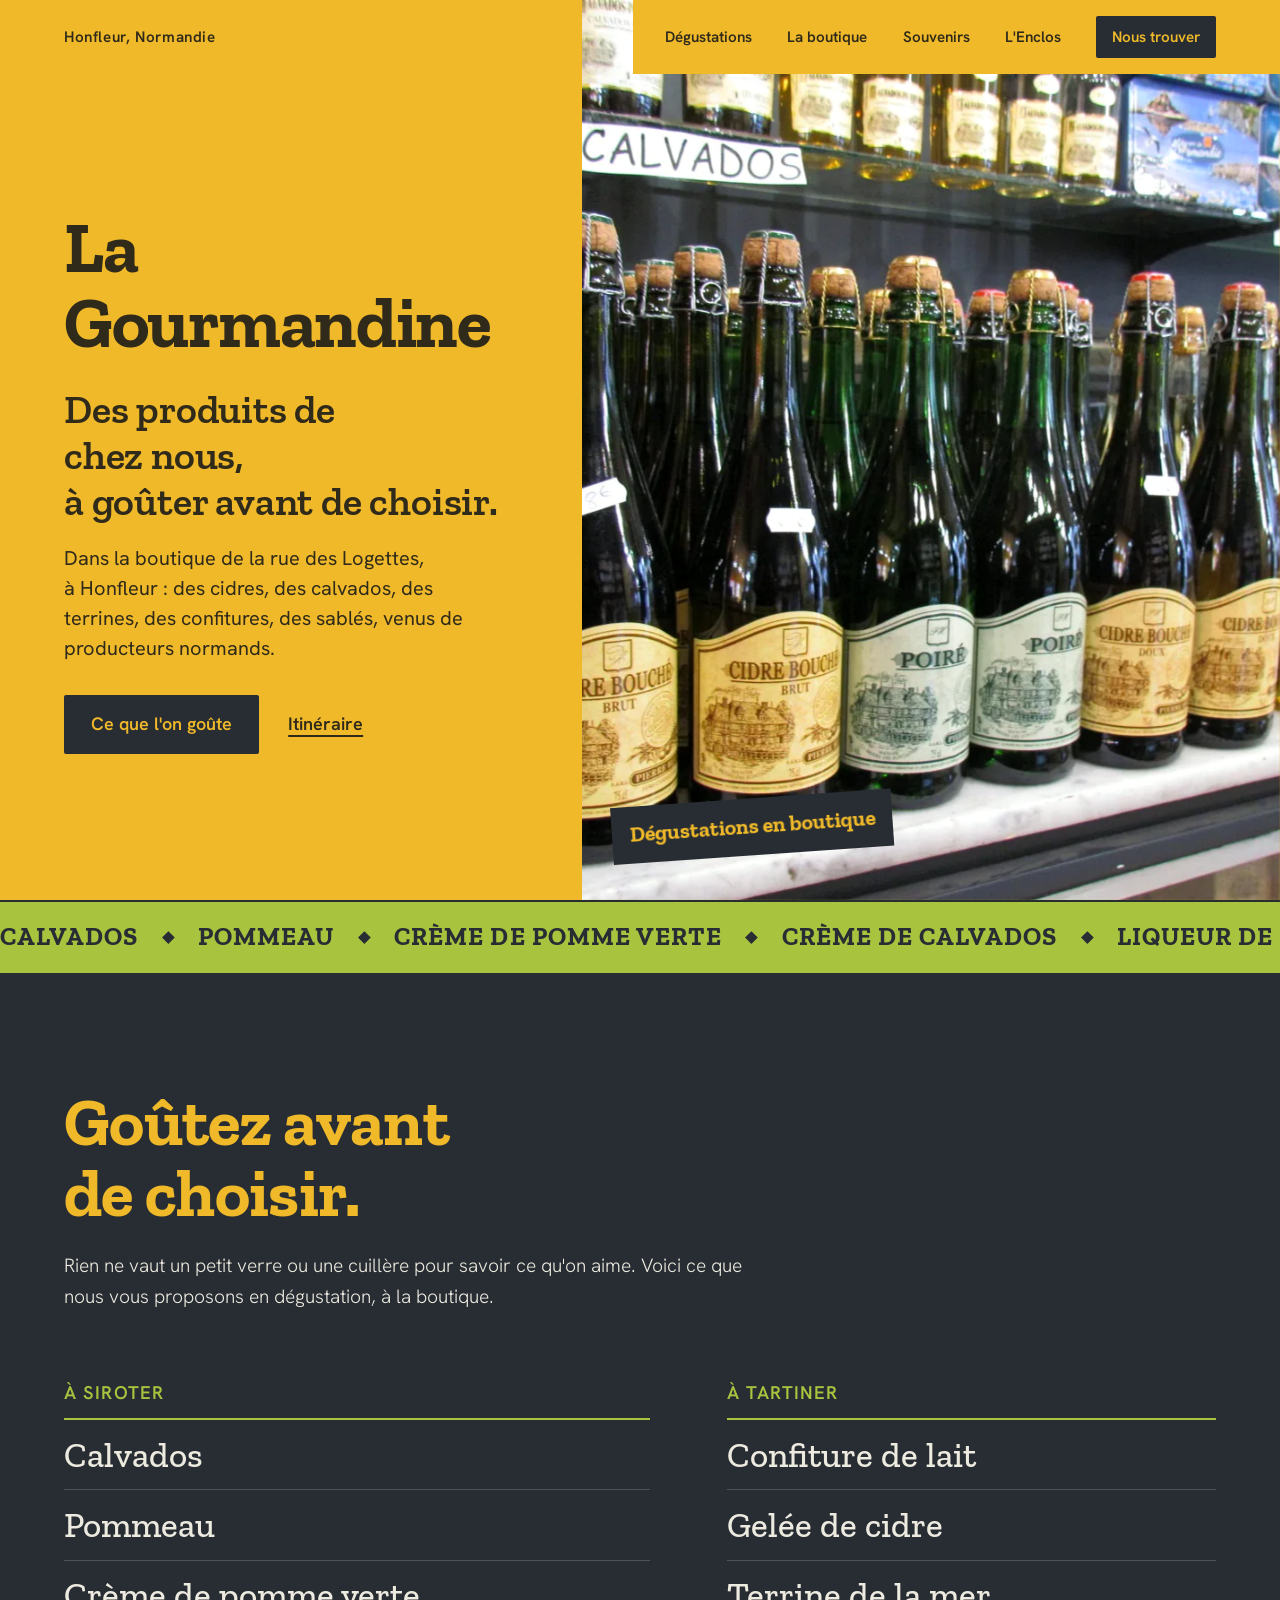
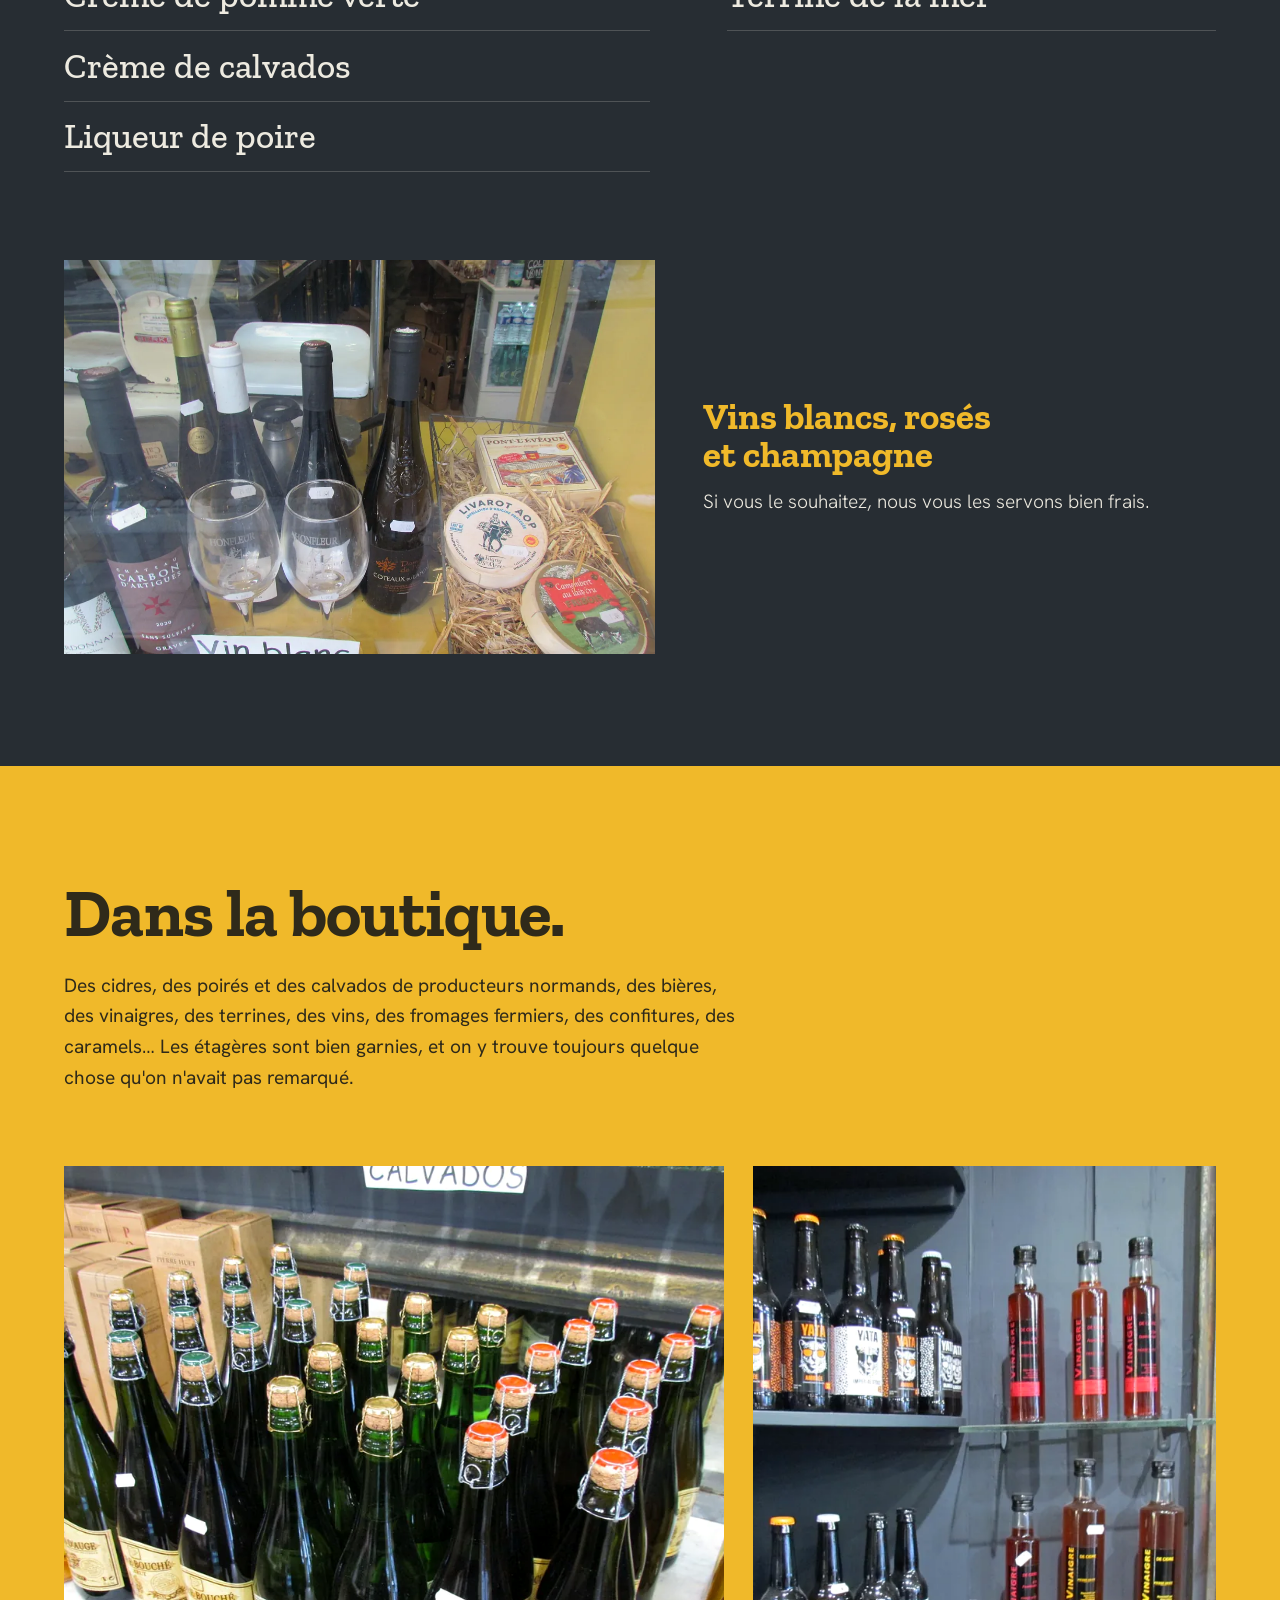
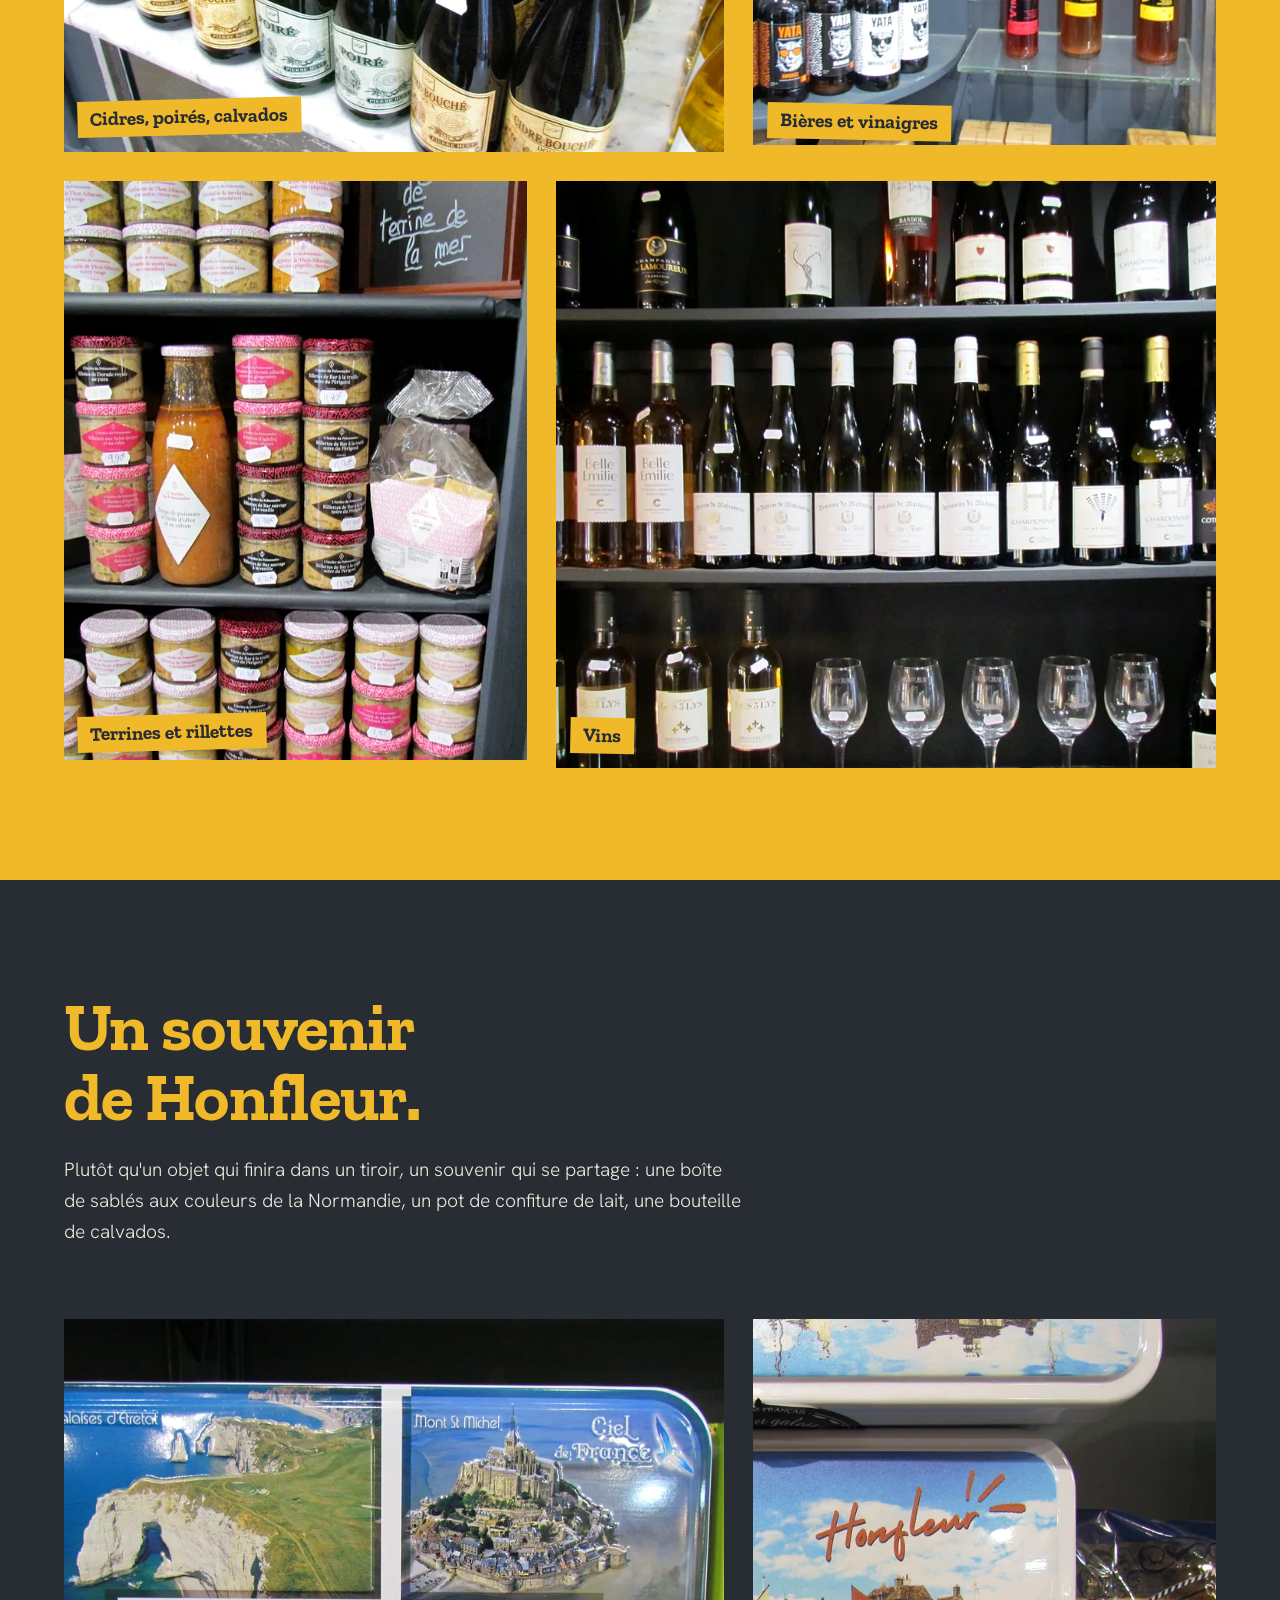
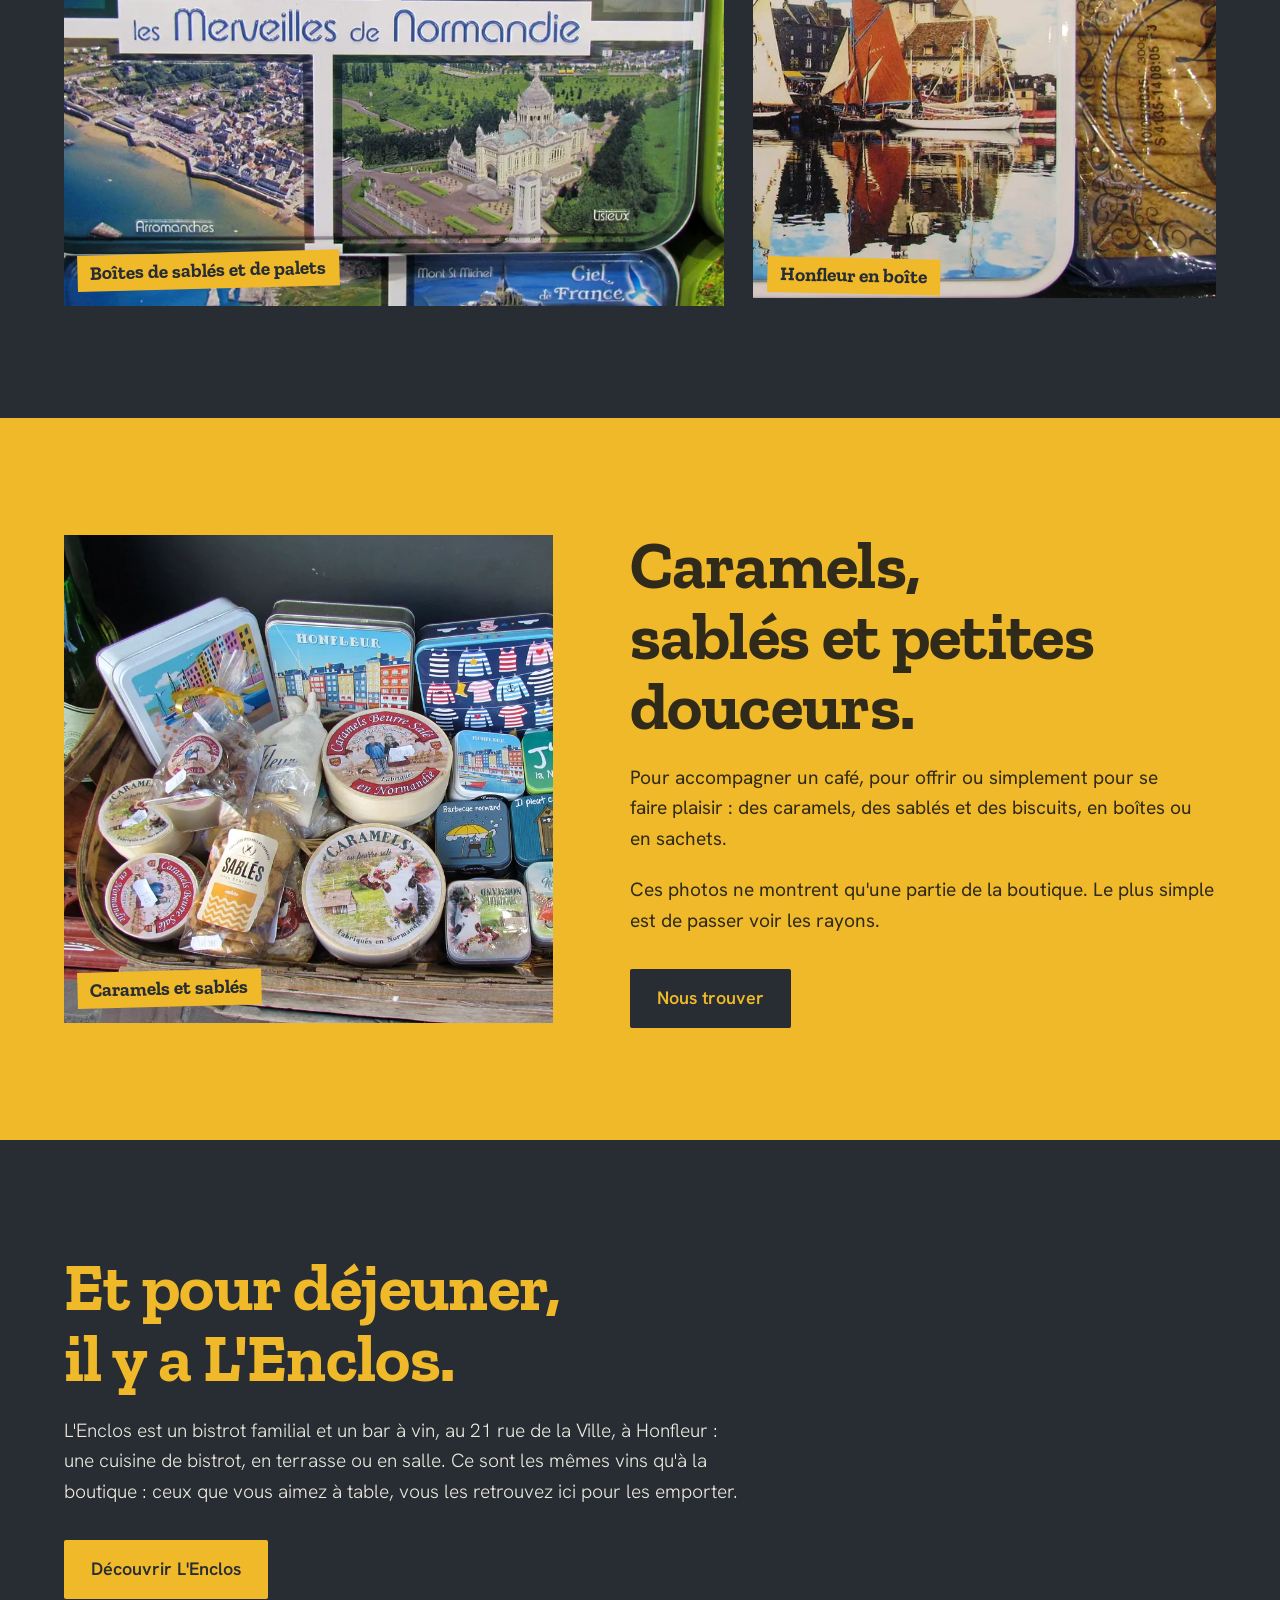
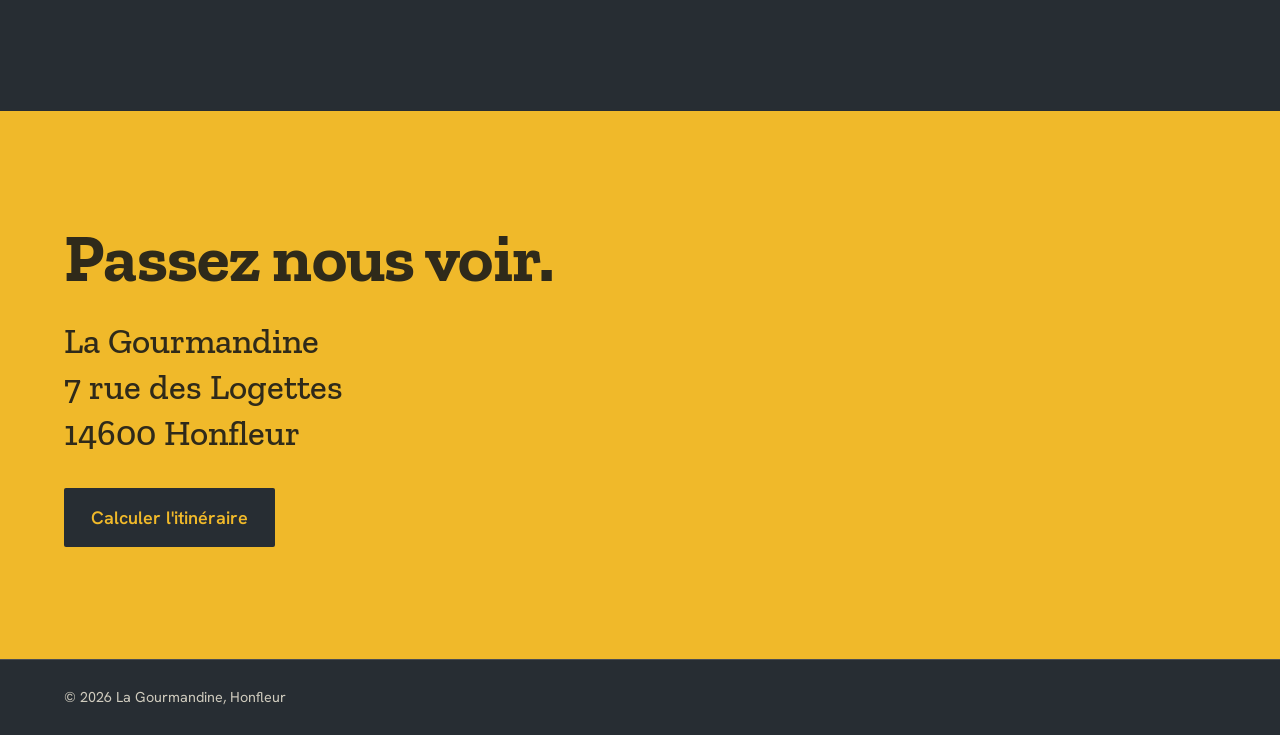
==== commit 79ccd640: "Section caramels et sablés plus sobre, lien L'Enclos : mêmes vins qu'à la boutique" ====
--- a/index.html
+++ b/index.html
@@ -130,21 +130,23 @@
             </div>
         </section>
 
-        <section class="mystere rev">
-            <figure class="mystere-photo">
+        <section class="douceurs rev">
+            <figure class="douceurs-photo">
                 <img src="images/panier.webp" width="900" height="794" loading="lazy" alt="Panier de caramels, de sablés et de petites boîtes colorées, avec un fromage">
+                <figcaption>Caramels et sablés</figcaption>
             </figure>
-            <div class="mystere-texte">
-                <h2>Et il y a le reste.</h2>
-                <p>Nous n'avons pas tout mis en photo. Le plus simple, c'est de passer voir ce qu'il y a sur les étagères aujourd'hui.</p>
-                <a class="bouton" href="#venir">Passer nous voir</a>
+            <div class="douceurs-texte">
+                <h2>Caramels, sablés et petites douceurs.</h2>
+                <p>Pour accompagner un café, pour offrir ou simplement pour se faire plaisir&nbsp;: des caramels, des sablés et des biscuits, en boîtes ou en sachets.</p>
+                <p>Ces photos ne montrent qu'une partie de la boutique. Le plus simple est de passer voir les rayons.</p>
+                <a class="bouton" href="#venir">Nous trouver</a>
             </div>
         </section>
 
         <section class="lenclos" id="lenclos">
             <div class="lenclos-contenu rev">
                 <h2>Et pour déjeuner, il y a L'Enclos.</h2>
-                <p>L'Enclos est un bistrot familial et un bar à vin, au 21 rue de la Ville, à Honfleur. Une cuisine de bistrot, des vins de propriétaires, en terrasse ou en salle.</p>
+                <p>L'Enclos est un bistrot familial et un bar à vin, au 21 rue de la Ville, à Honfleur&nbsp;: une cuisine de bistrot, en terrasse ou en salle. Ce sont les mêmes vins qu'à la boutique&nbsp;: ceux que vous aimez à table, vous les retrouvez ici pour les emporter.</p>
                 <a class="bouton bouton-clair" href="https://lenclos-honfleur.fr/" rel="noopener">Découvrir L'Enclos</a>
             </div>
         </section>
--- a/style.css
+++ b/style.css
@@ -134,13 +134,16 @@
     .s-boites img { aspect-ratio: 9 / 8; }
 }
 
-/* Le reste ? */
-.mystere { padding: var(--espace) var(--marge); display: grid; gap: 2.5rem clamp(2rem, 6vw, 5rem); align-items: center; }
-@media (min-width: 800px) { .mystere { grid-template-columns: 5fr 7fr; } }
-.mystere-photo { margin: 0; }
-.mystere-photo img { width: 100%; aspect-ratio: 1 / 1; object-fit: cover; transform: rotate(-2.5deg); border: 0.6rem solid var(--ardoise); }
-.mystere h2 { max-width: 10ch; font-size: clamp(2.6rem, 7vw, 5rem); }
-.mystere-texte p { margin: 1.4rem 0 2rem; font-size: 1.25rem; }
+/* Caramels et sablés */
+.douceurs { padding: var(--espace) var(--marge); display: grid; gap: 2.5rem clamp(2rem, 6vw, 5rem); align-items: center; }
+@media (min-width: 800px) { .douceurs { grid-template-columns: 5fr 6fr; } }
+.douceurs-photo { position: relative; margin: 0; overflow: hidden; }
+.douceurs-photo img { width: 100%; aspect-ratio: 1 / 1; object-fit: cover; transition: transform 0.9s var(--sortie); }
+.douceurs-photo:hover img { transform: scale(1.04); }
+.douceurs-photo figcaption { position: absolute; left: 0.9rem; bottom: 0.9rem; background: var(--jaune); color: var(--ardoise); font-family: 'Zilla Slab', Georgia, serif; font-weight: 700; font-size: clamp(1rem, 1.6vw, 1.2rem); line-height: 1.2; padding: 0.4rem 0.8rem; transform: rotate(-1.5deg); transform-origin: left bottom; }
+.douceurs h2 { max-width: 14ch; }
+.douceurs-texte p { margin-top: 1.3rem; font-size: 1.2rem; }
+.douceurs-texte .bouton { margin-top: 2rem; }
 
 /* L'Enclos */
 .lenclos { background: var(--ardoise); color: #EDEAE0; padding: var(--espace) var(--marge); }
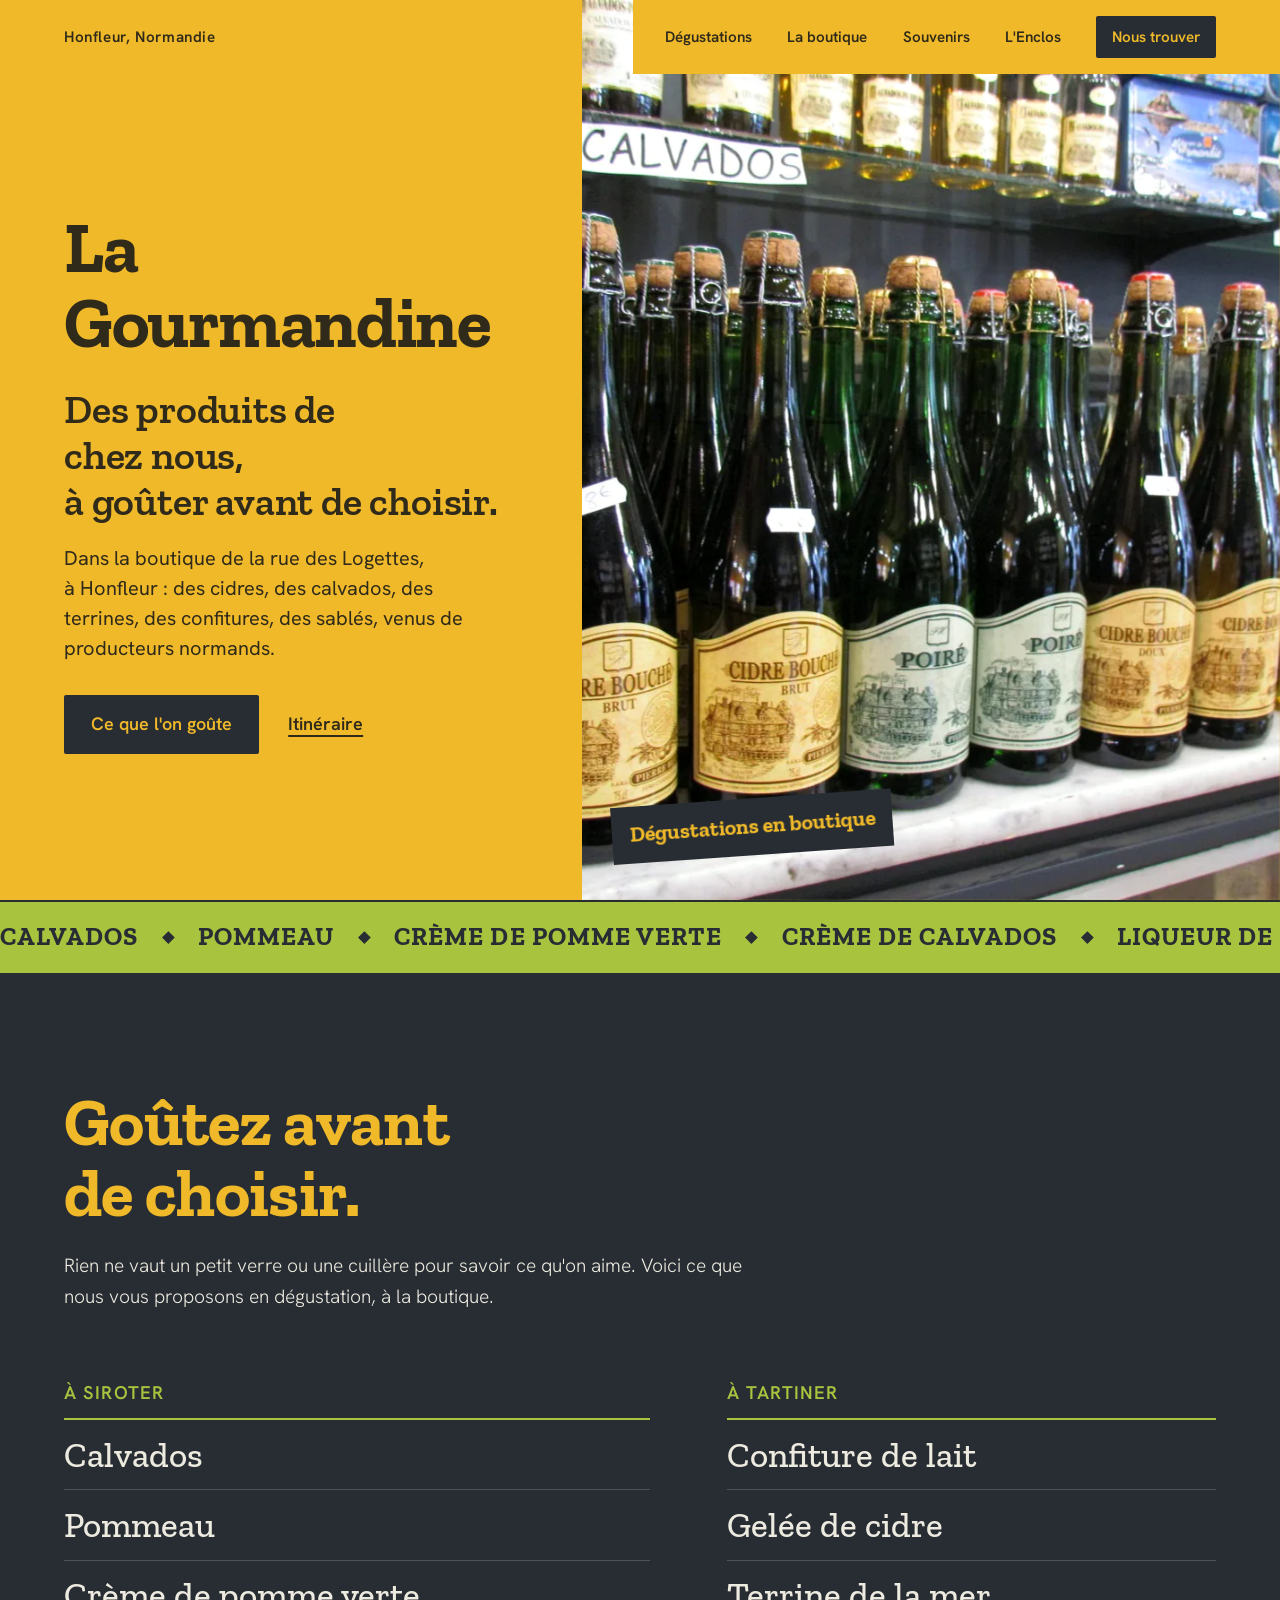
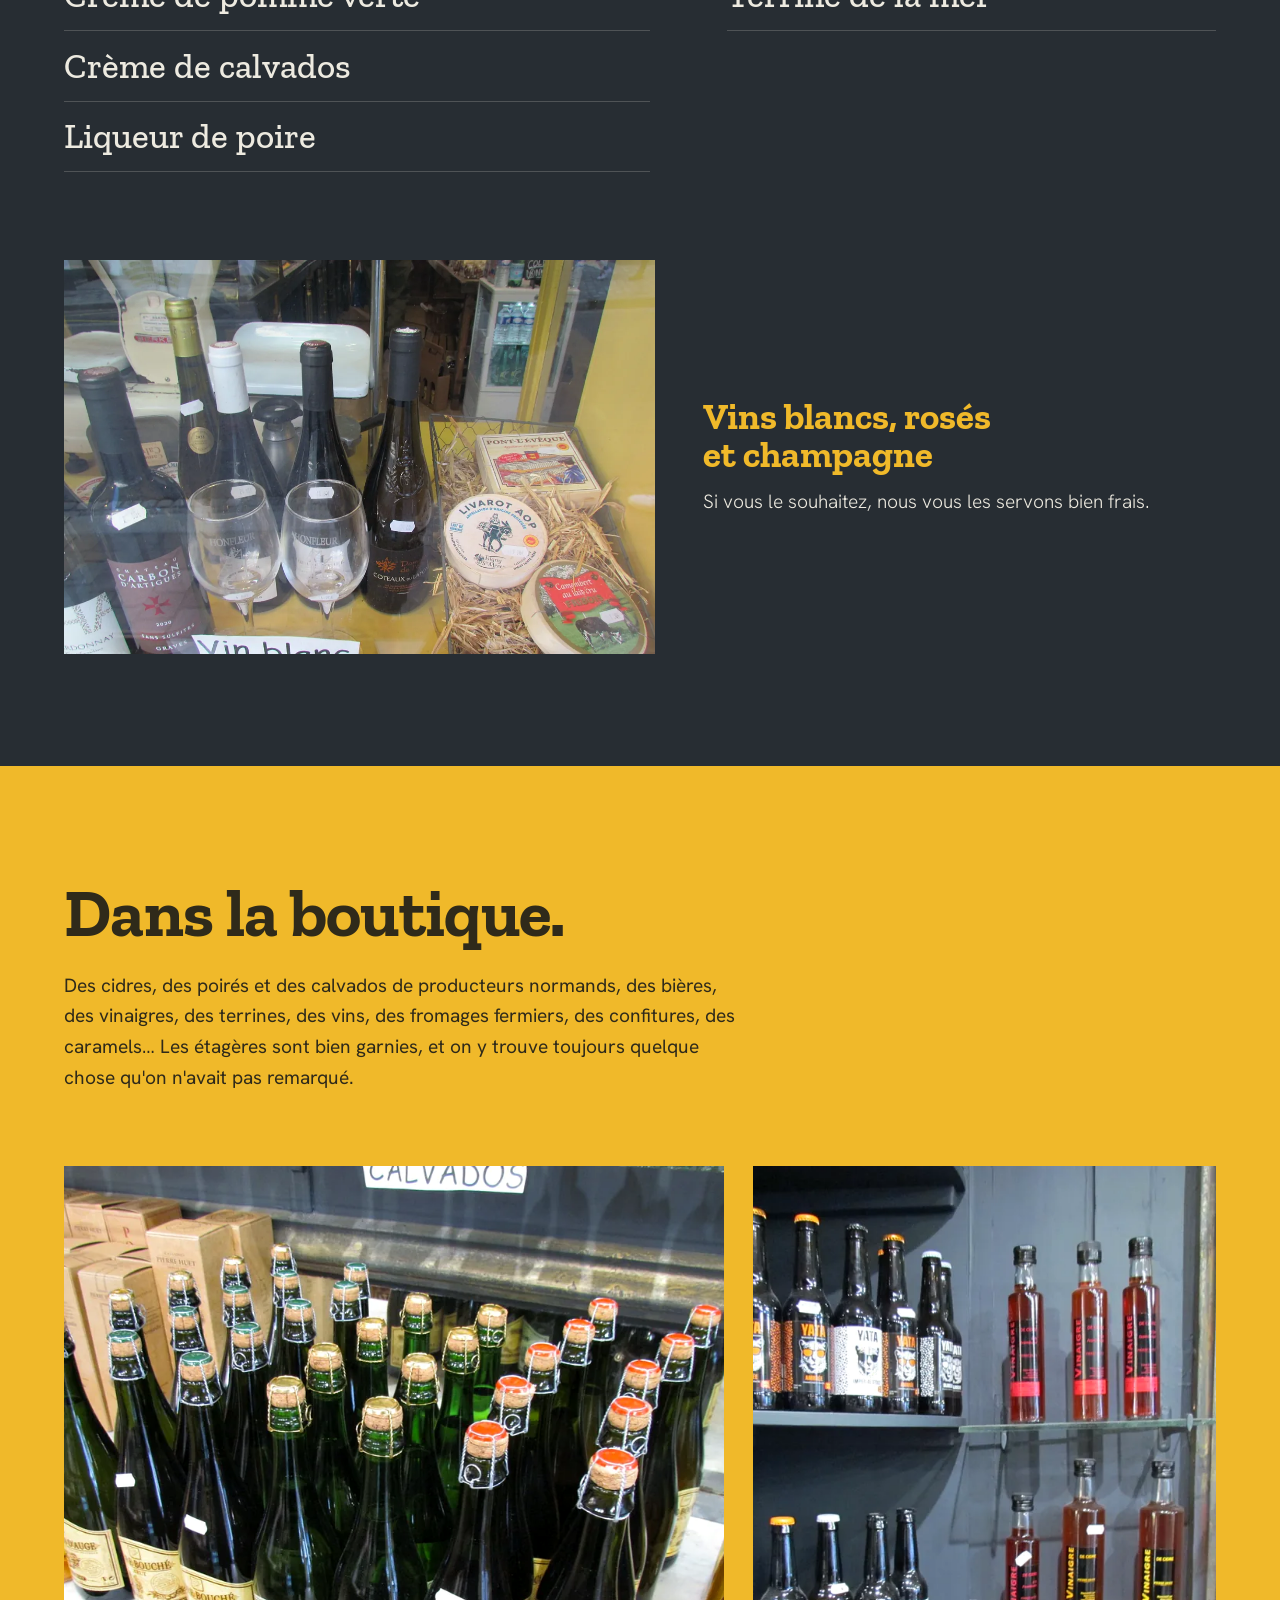
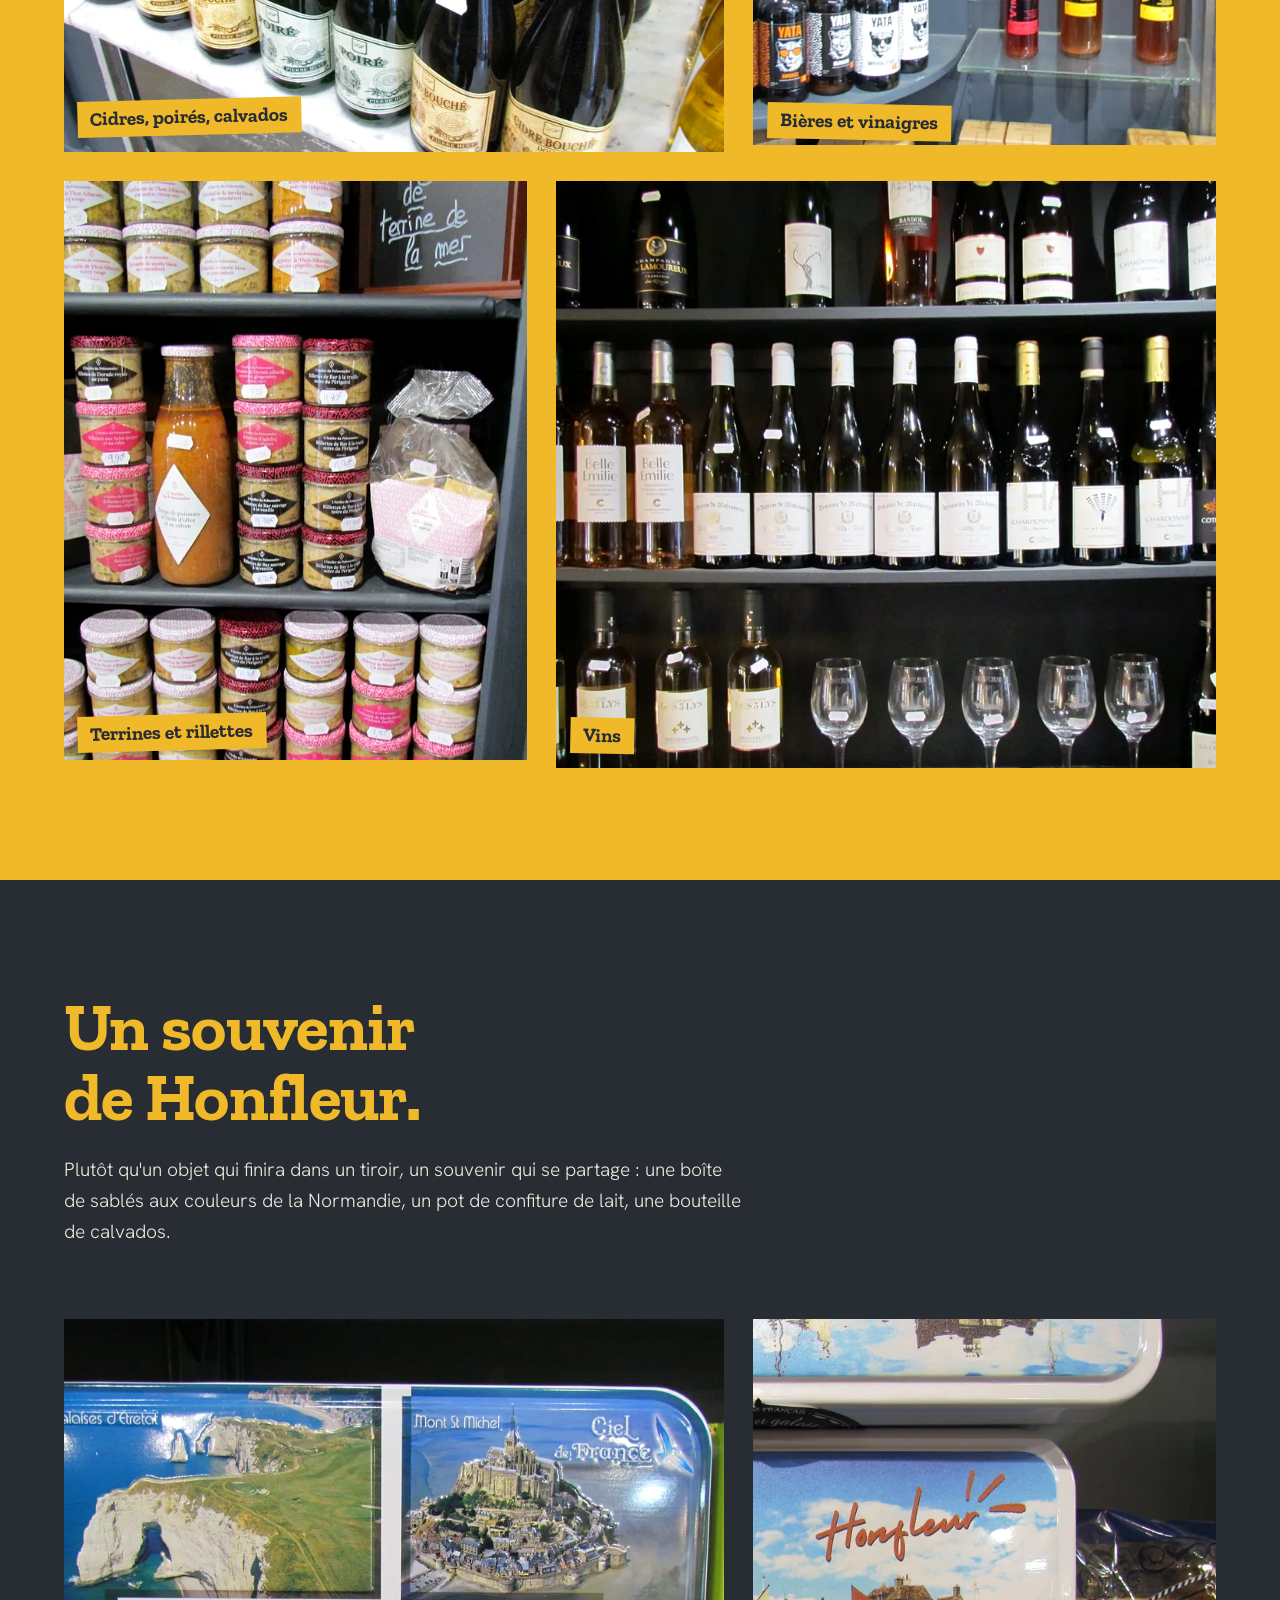
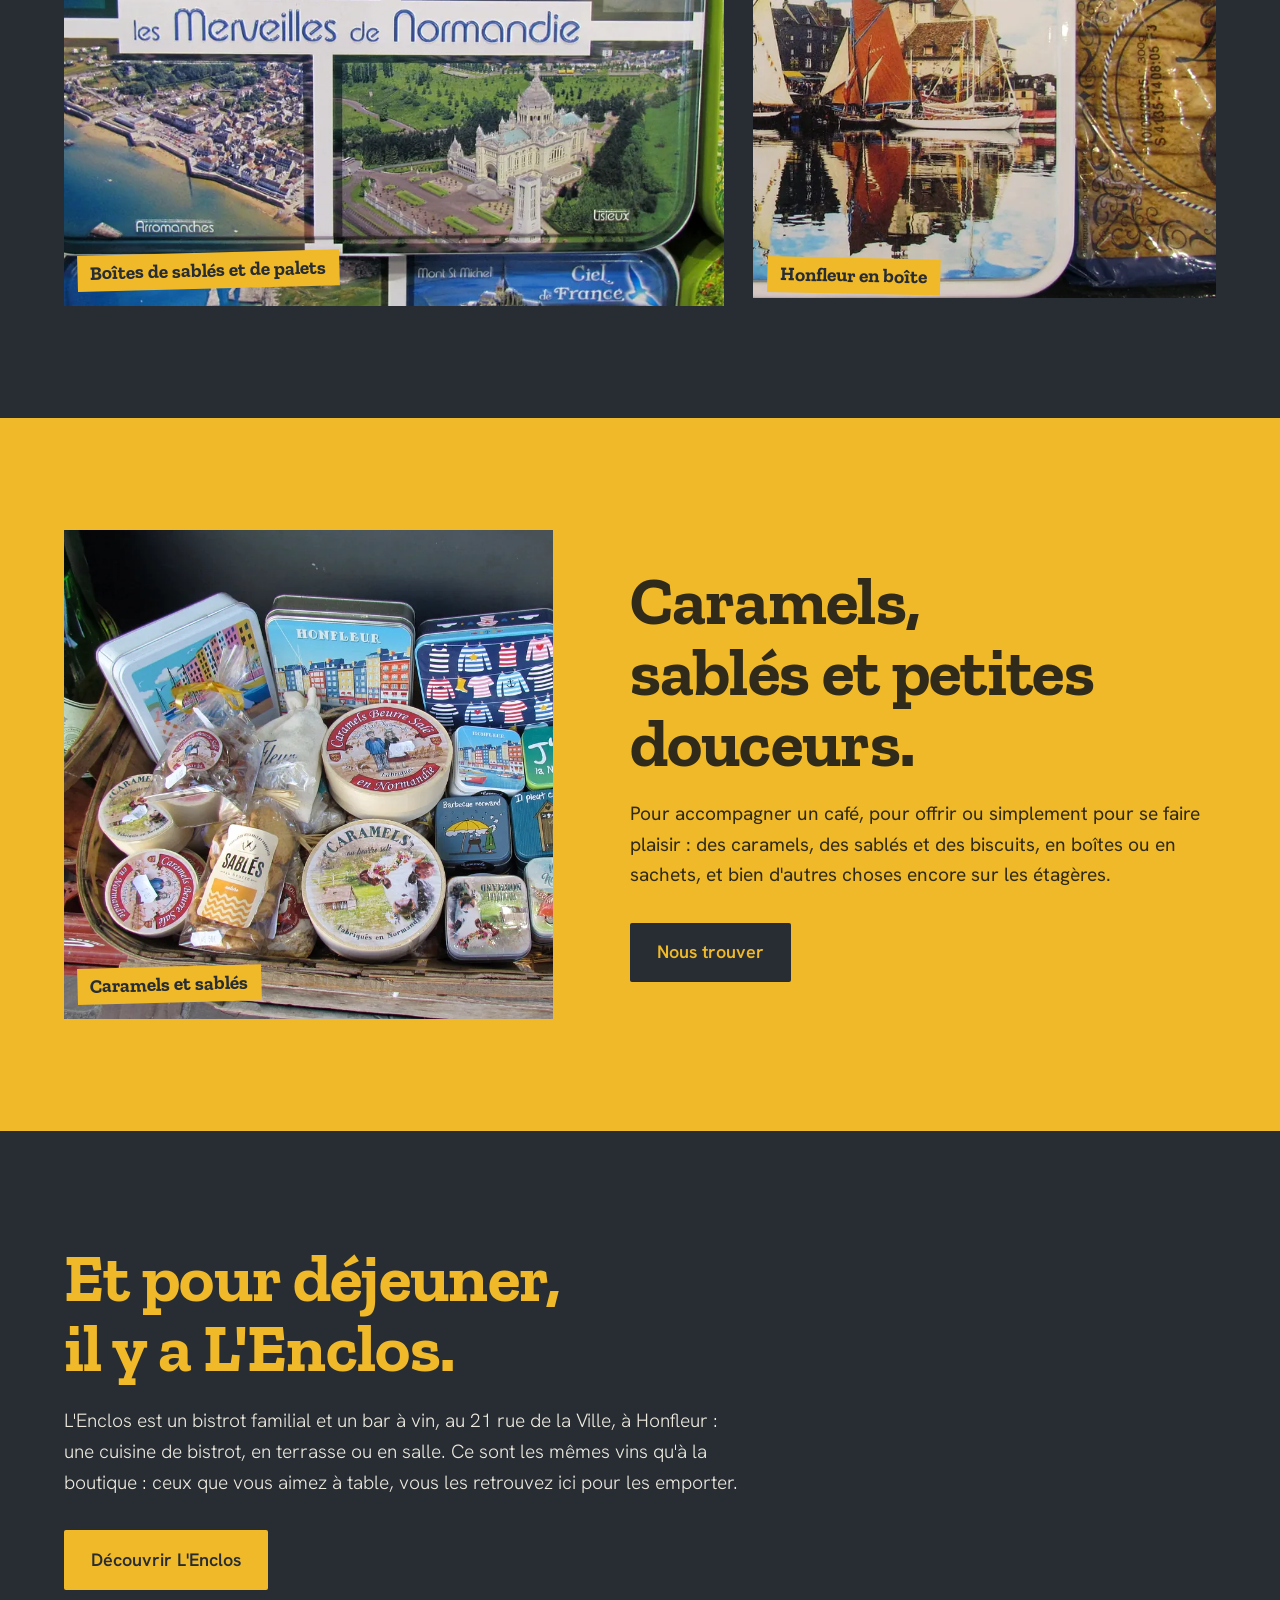
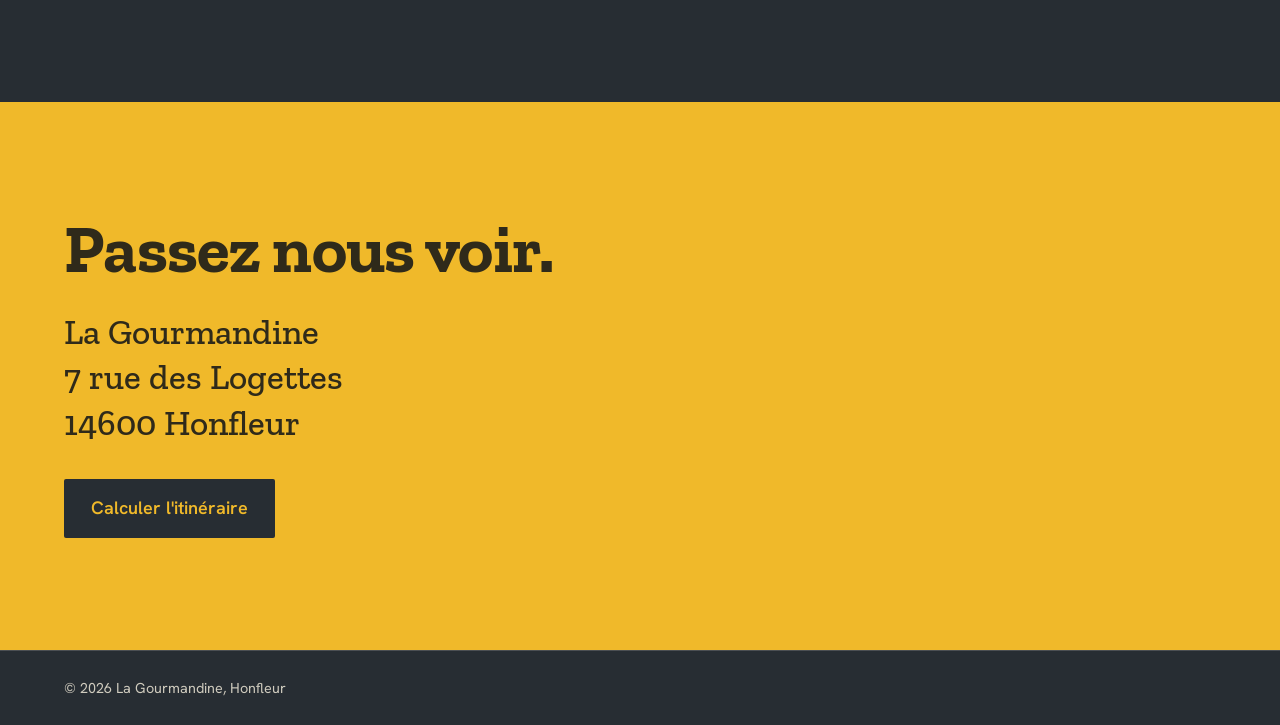
==== commit 5ffa9a07: "Texte de la section caramels et sablés simplifié" ====
--- a/index.html
+++ b/index.html
@@ -137,8 +137,7 @@
             </figure>
             <div class="douceurs-texte">
                 <h2>Caramels, sablés et petites douceurs.</h2>
-                <p>Pour accompagner un café, pour offrir ou simplement pour se faire plaisir&nbsp;: des caramels, des sablés et des biscuits, en boîtes ou en sachets.</p>
-                <p>Ces photos ne montrent qu'une partie de la boutique. Le plus simple est de passer voir les rayons.</p>
+                <p>Pour accompagner un café, pour offrir ou simplement pour se faire plaisir&nbsp;: des caramels, des sablés et des biscuits, en boîtes ou en sachets, et bien d'autres choses encore sur les étagères.</p>
                 <a class="bouton" href="#venir">Nous trouver</a>
             </div>
         </section>
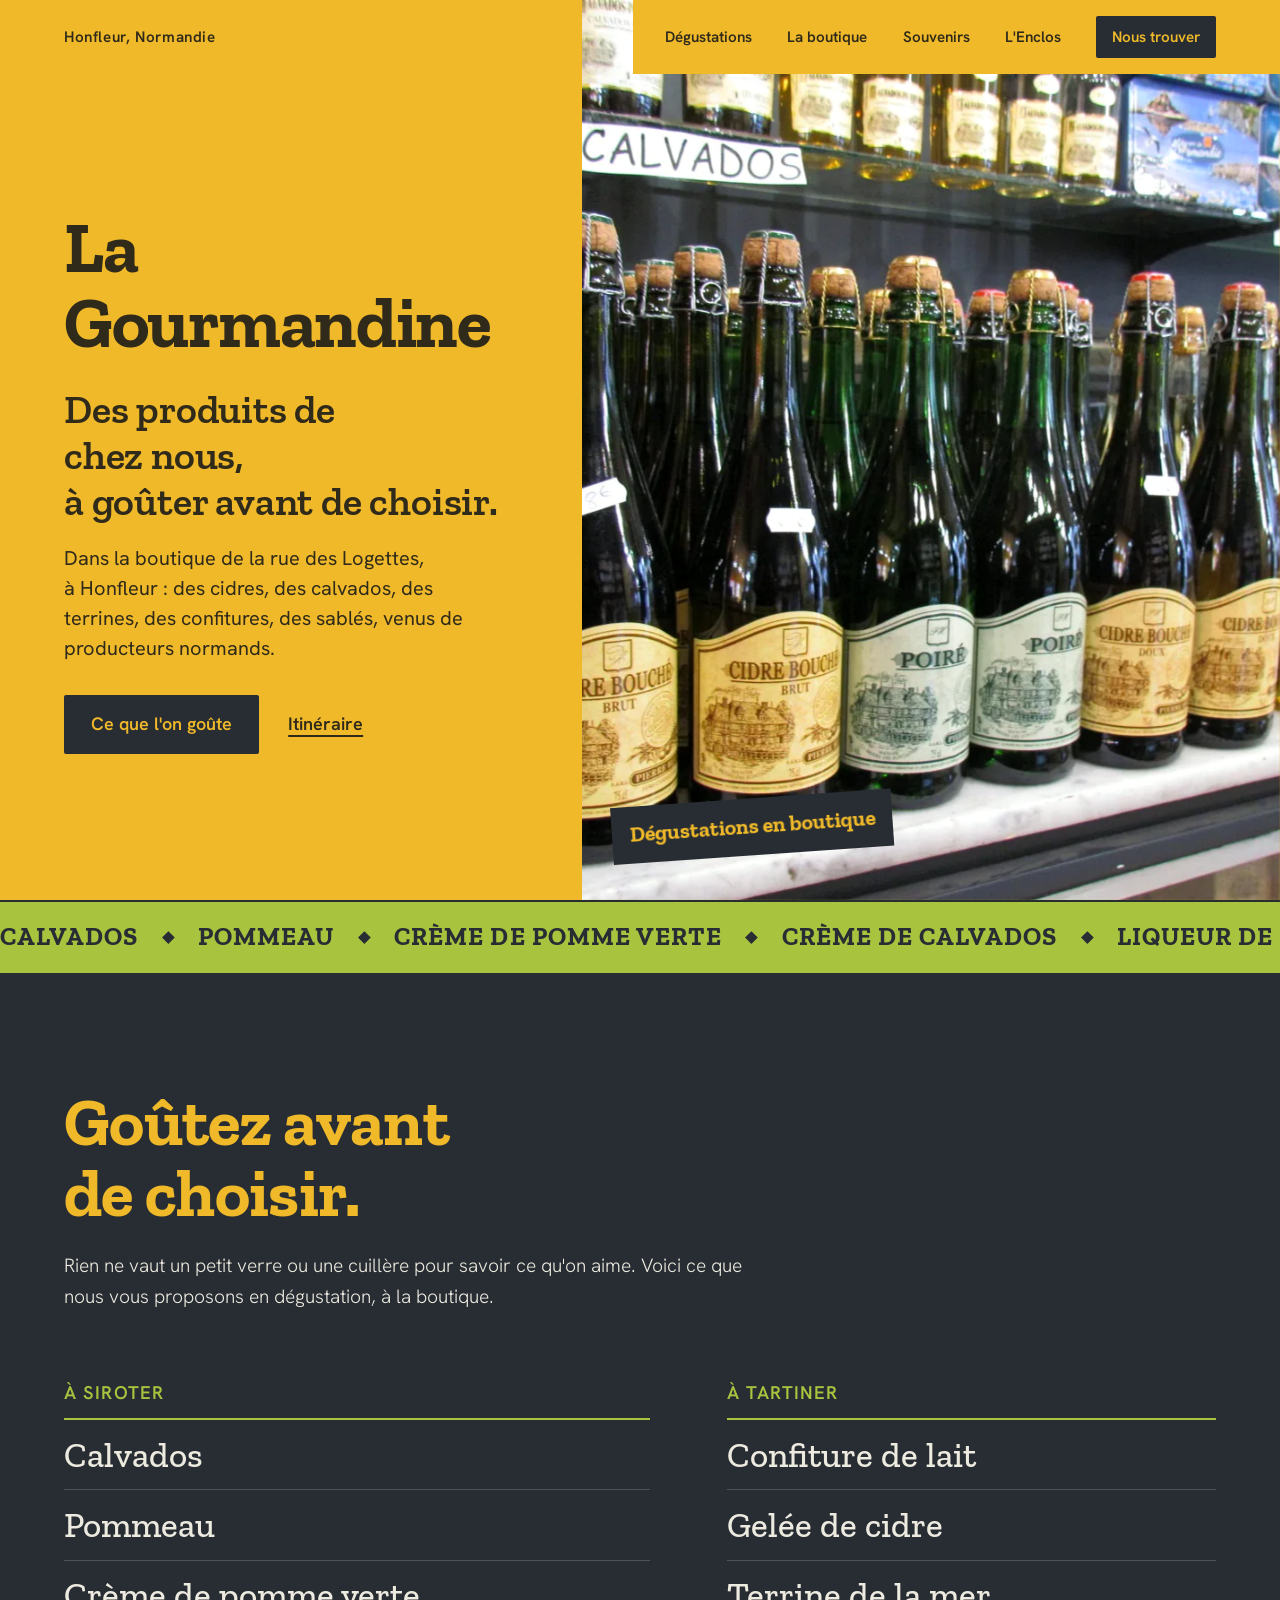
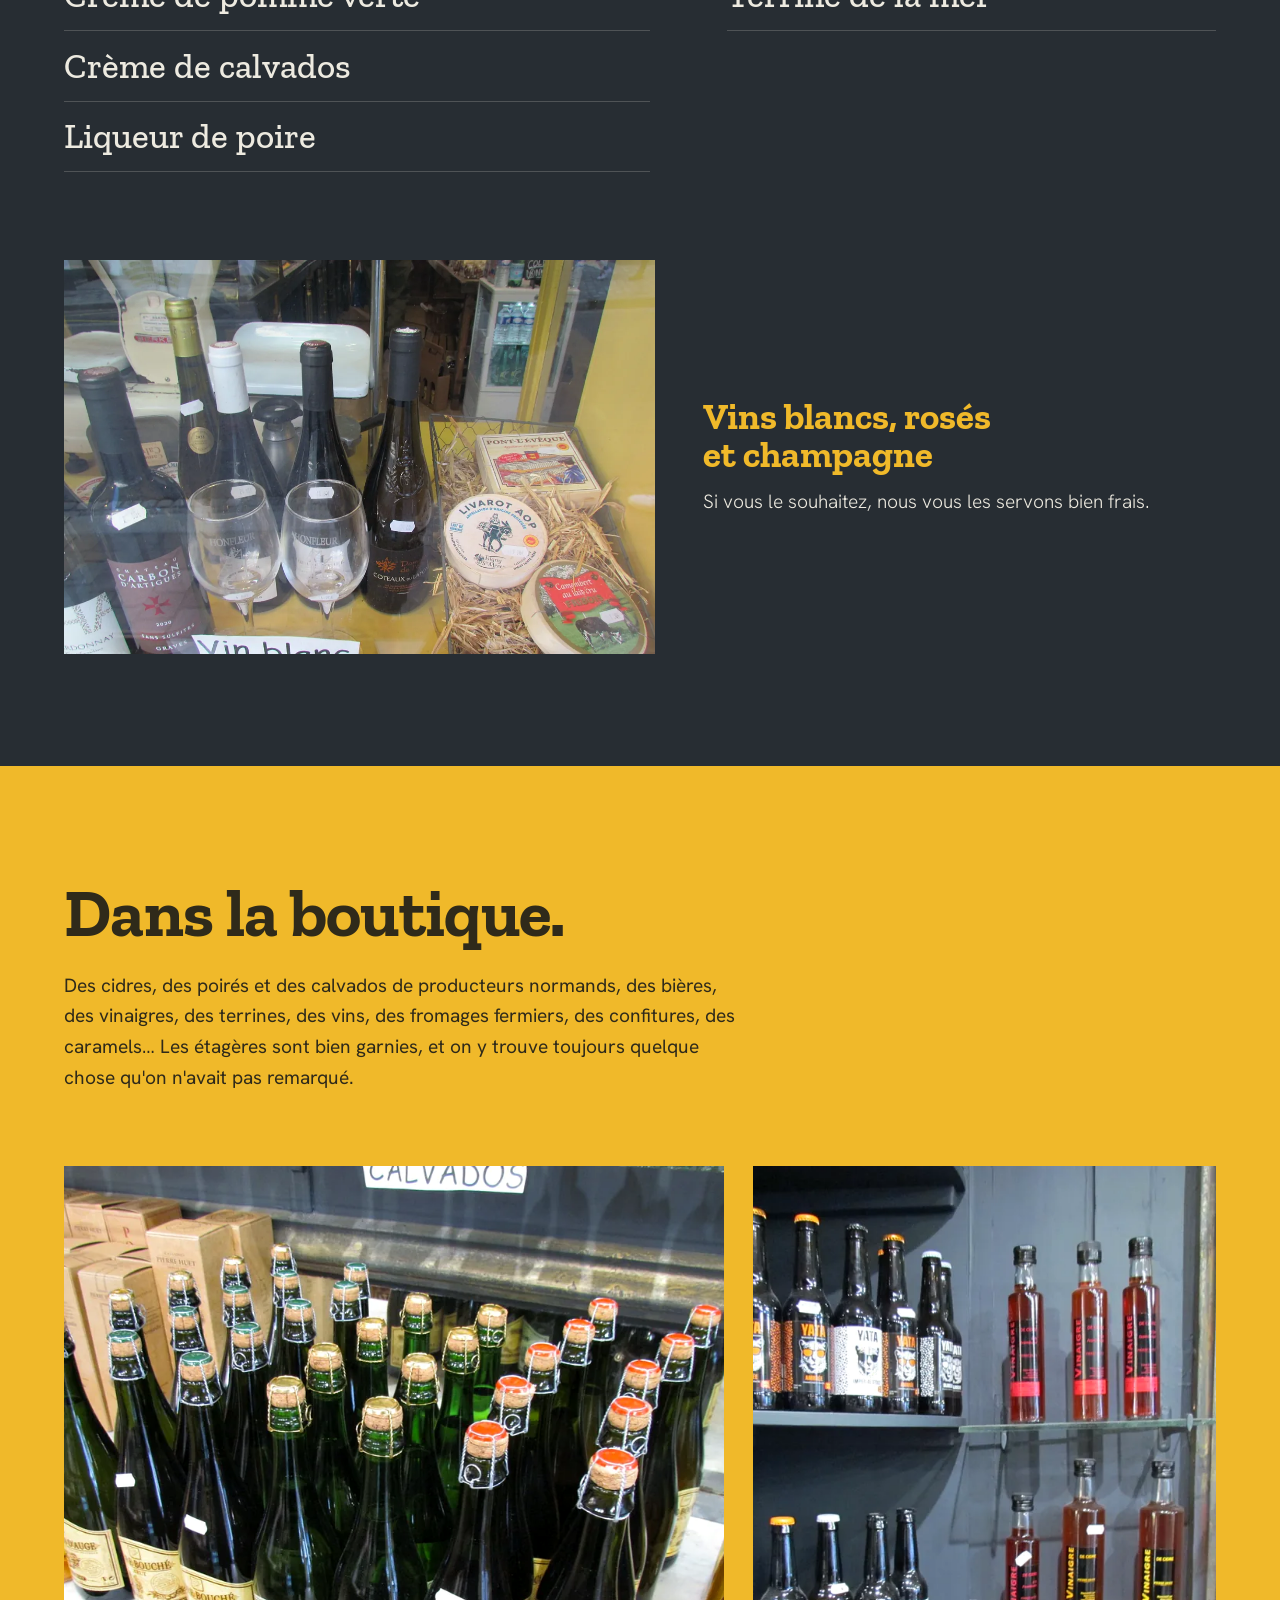
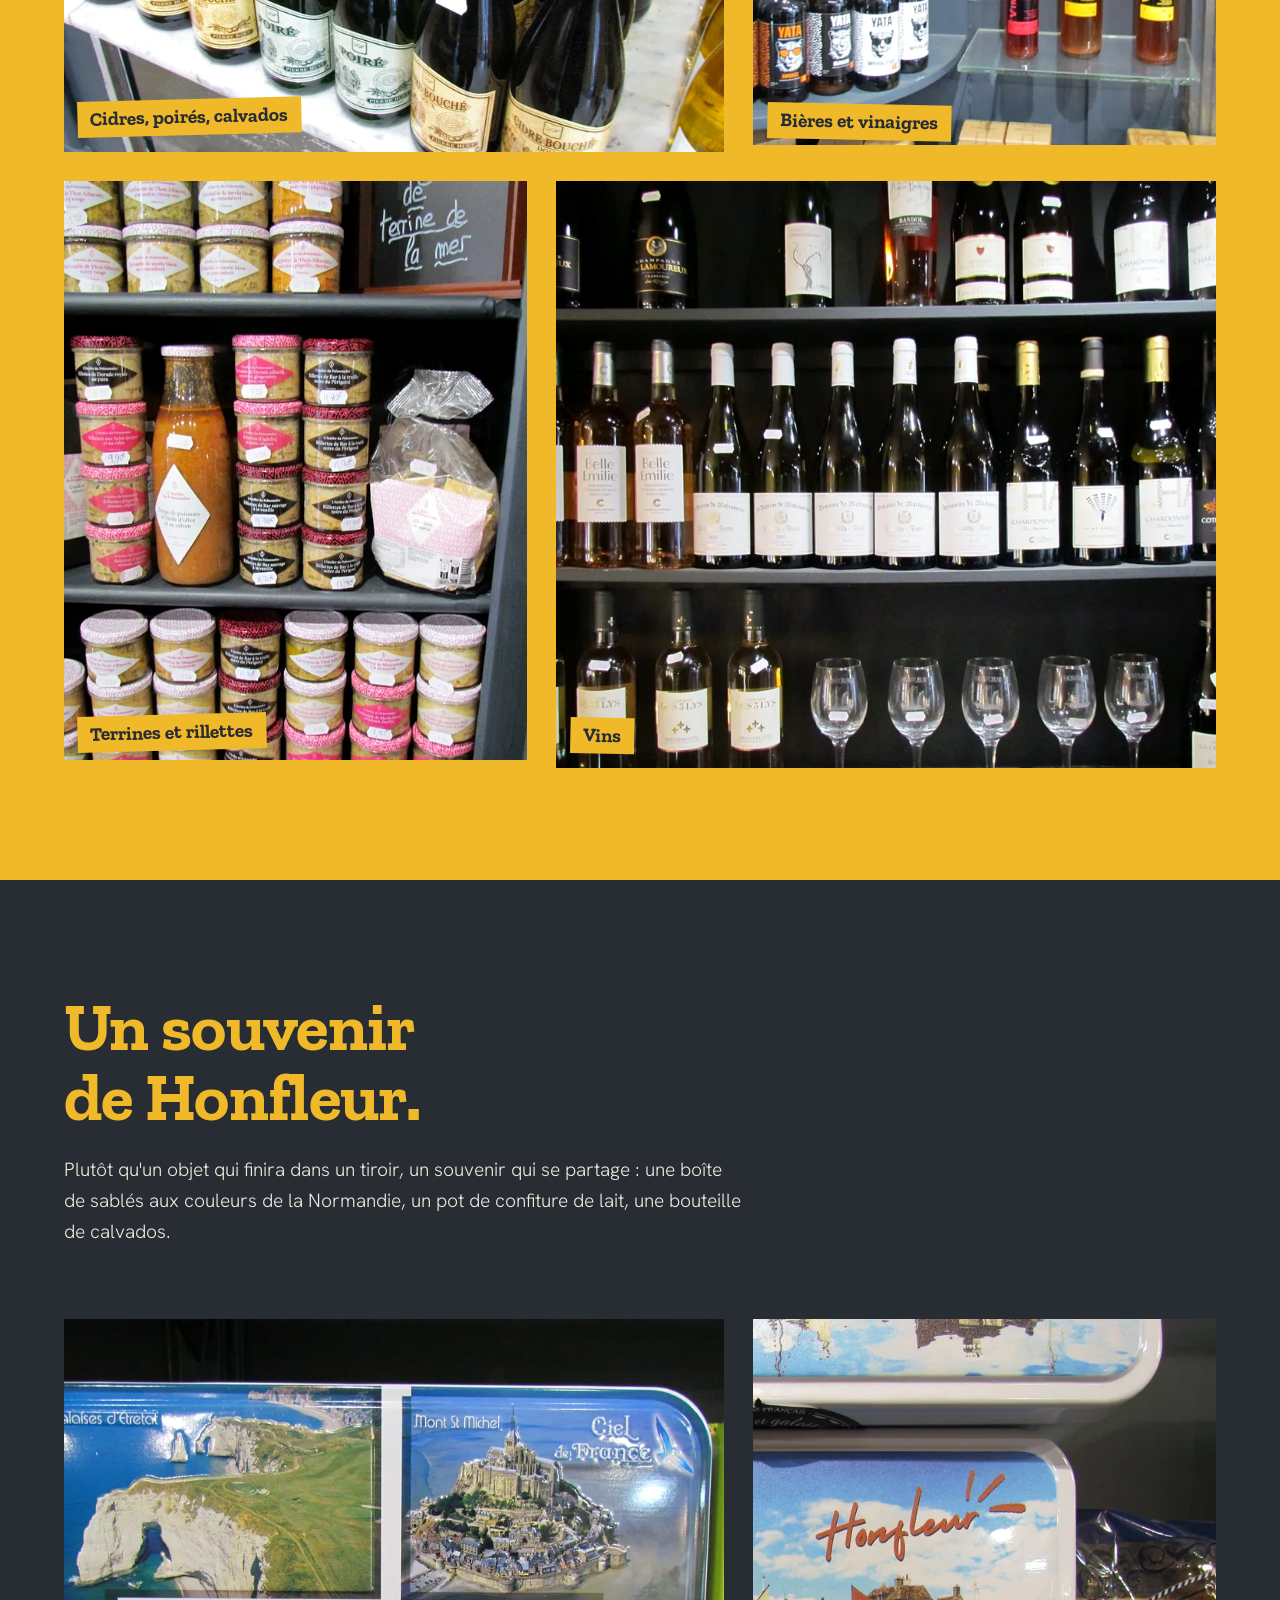
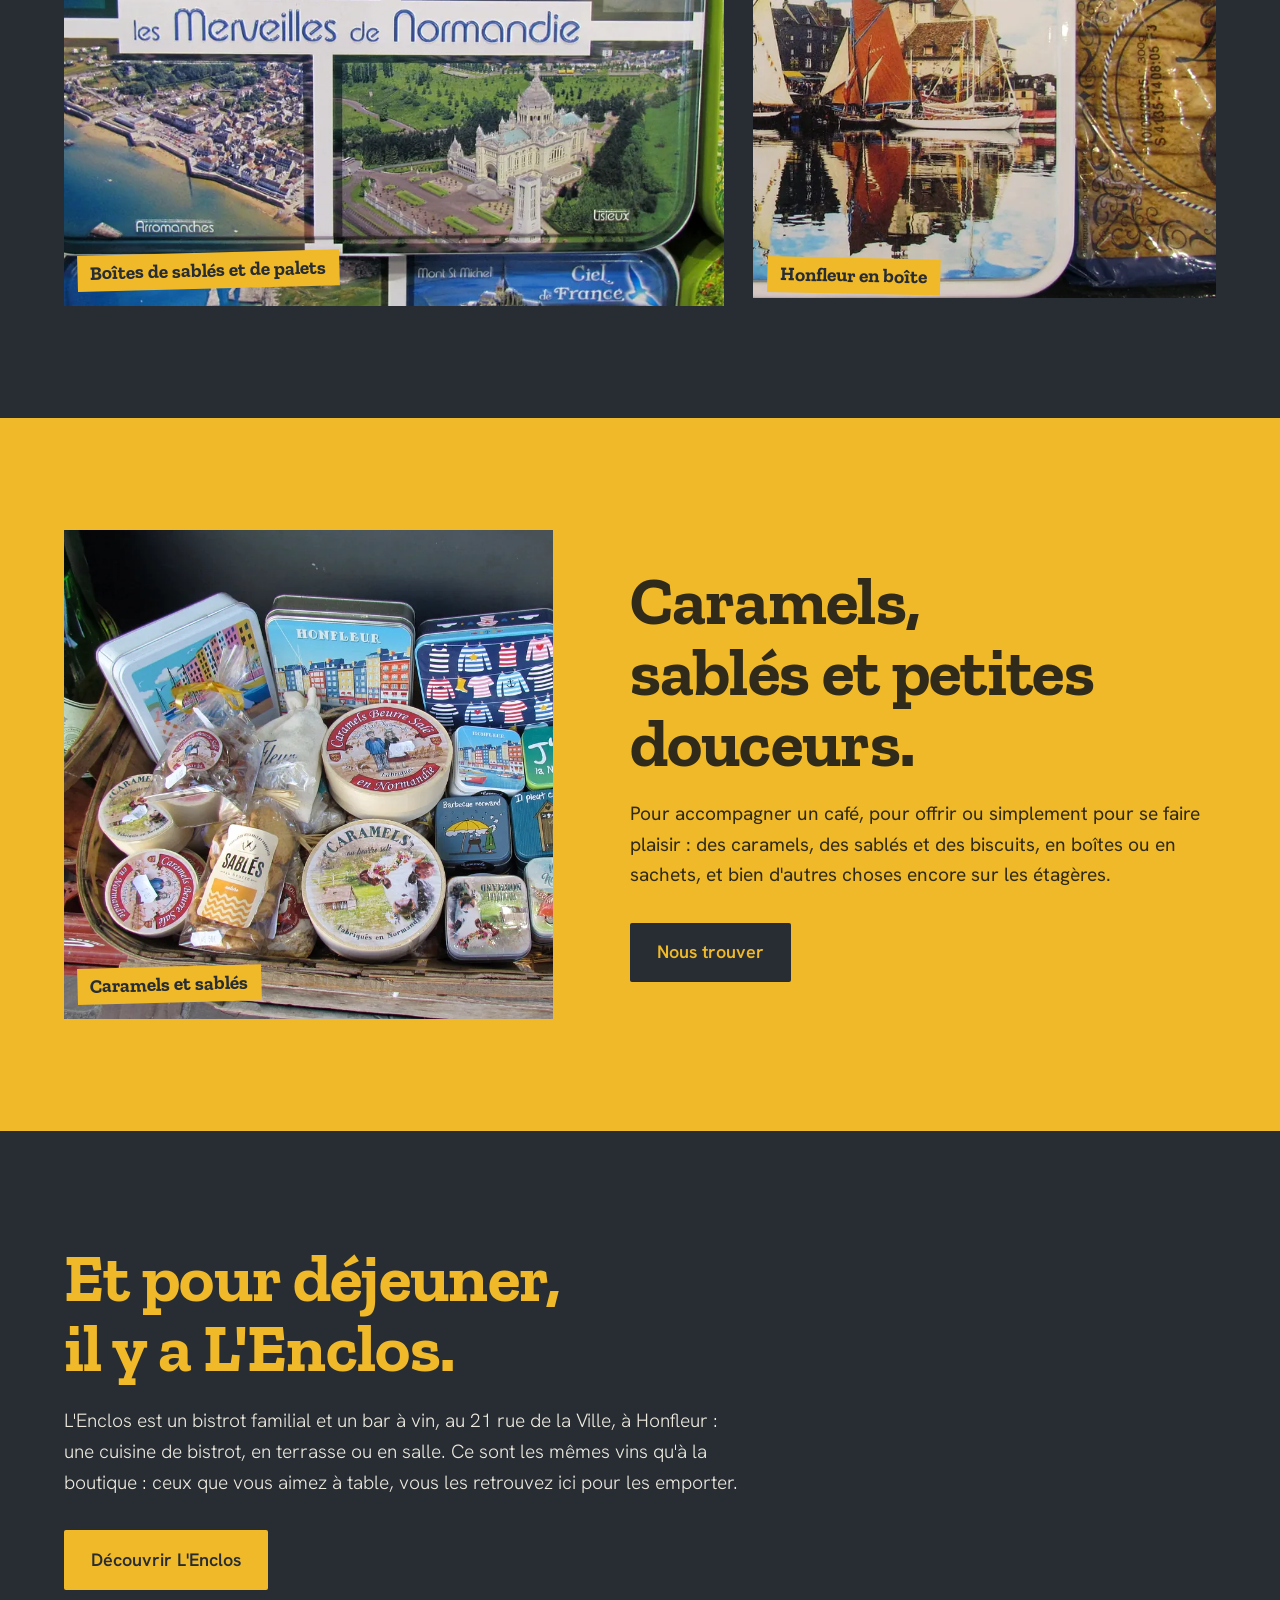
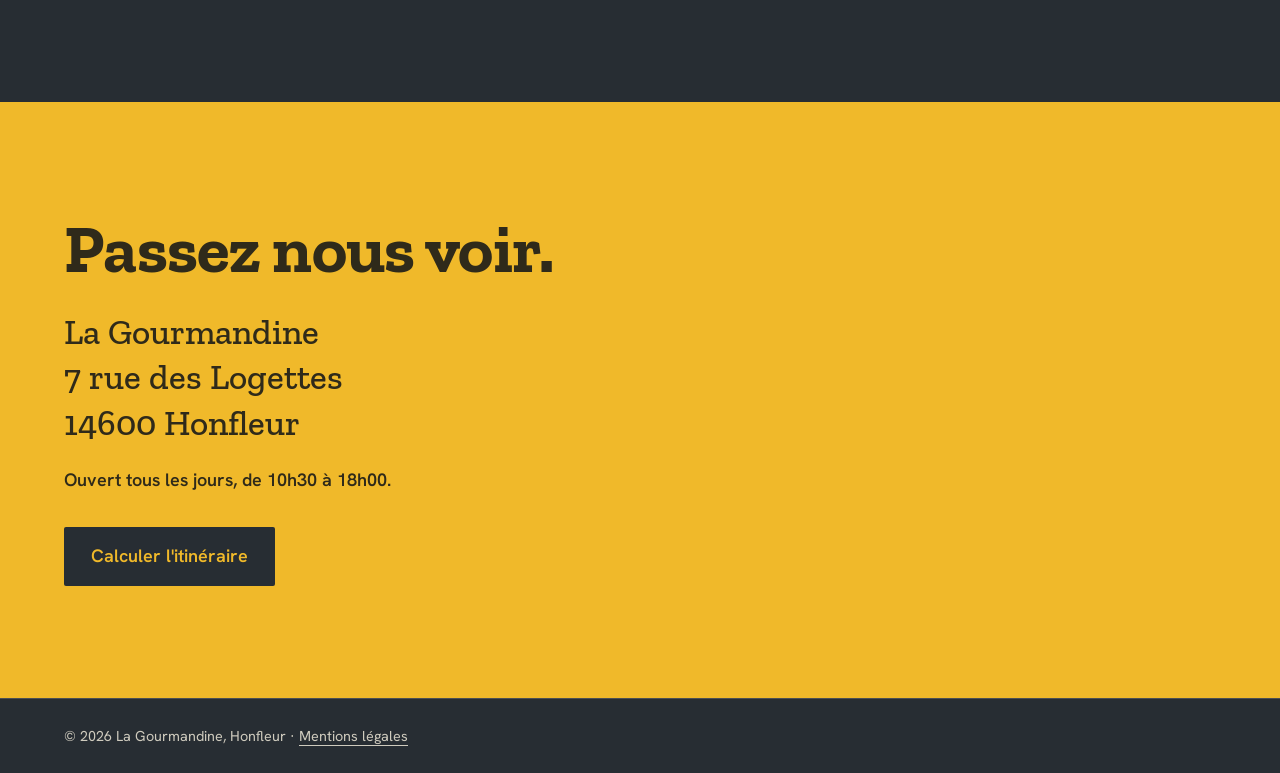
==== commit c932e396: "Mentions légales, page 404, icônes, image de partage, horaires, données structurées" ====
--- a/index.html
+++ b/index.html
@@ -8,16 +8,45 @@
     <!-- Brouillon : retirer cette ligne au moment de la mise en ligne -->
     <meta name="robots" content="noindex">
     <meta name="theme-color" content="#F0B92A">
+    <link rel="canonical" href="https://lagourmandine-honfleur.fr/">
+
+    <!-- Aperçu lors du partage (WhatsApp, Facebook...) : adresses à jour si le nom de domaine change -->
+    <meta property="og:type" content="website">
+    <meta property="og:locale" content="fr_FR">
+    <meta property="og:site_name" content="La Gourmandine">
+    <meta property="og:title" content="La Gourmandine – Produits normands et dégustations à Honfleur">
+    <meta property="og:description" content="Cidres, calvados, pommeau, terrines, confitures, sablés et souvenirs. Dégustations en boutique, rue des Logettes à Honfleur.">
+    <meta property="og:url" content="https://lagourmandine-honfleur.fr/">
+    <meta property="og:image" content="https://lagourmandine-honfleur.fr/apercu-partage.jpg">
+    <meta property="og:image:width" content="1200">
+    <meta property="og:image:height" content="630">
+    <meta property="og:image:alt" content="Étagères de cidres et de calvados de la boutique La Gourmandine à Honfleur">
+    <meta name="twitter:card" content="summary_large_image">
+
     <link rel="icon" href="favicon.svg" type="image/svg+xml">
+    <link rel="icon" href="favicon.ico" sizes="48x48">
+    <link rel="icon" type="image/png" sizes="32x32" href="favicon-32.png">
+    <link rel="apple-touch-icon" href="apple-touch-icon.png">
+    <link rel="manifest" href="site.webmanifest">
     <link rel="preload" href="fonts/zilla-slab-latin-700-normal.woff2" as="font" type="font/woff2" crossorigin>
-    <link rel="stylesheet" href="style.css?v=2">
+    <link rel="stylesheet" href="style.css?v=3">
     <script>document.documentElement.className = "js";</script>
     <script type="application/ld+json">
     {
         "@context": "https://schema.org",
         "@type": "Store",
         "name": "La Gourmandine",
+        "url": "https://lagourmandine-honfleur.fr/",
+        "image": "https://lagourmandine-honfleur.fr/apercu-partage.jpg",
         "description": "Boutique de produits normands à Honfleur : cidres, calvados, pommeau, terrines, confitures, sablés et souvenirs, avec dégustations en boutique.",
+        "openingHoursSpecification": [
+            {
+                "@type": "OpeningHoursSpecification",
+                "dayOfWeek": ["Monday", "Tuesday", "Wednesday", "Thursday", "Friday", "Saturday", "Sunday"],
+                "opens": "10:30",
+                "closes": "18:00"
+            }
+        ],
         "address": {
             "@type": "PostalAddress",
             "streetAddress": "7 rue des Logettes",
@@ -158,6 +187,7 @@
                     7 rue des Logettes<br>
                     14600 Honfleur
                 </address>
+                <p class="venir-horaires">Ouvert tous les jours, de 10h30 à 18h00.</p>
                 <a class="bouton" href="https://www.google.com/maps/dir/?api=1&amp;destination=7+rue+des+Logettes%2C+14600+Honfleur" target="_blank" rel="noopener">Calculer l'itinéraire</a>
             </div>
         </section>
@@ -165,7 +195,7 @@
     </main>
 
     <footer class="pied">
-        <p>&copy; 2026 La Gourmandine, Honfleur</p>
+        <p>&copy; 2026 La Gourmandine, Honfleur &middot; <a href="mentions-legales.html">Mentions légales</a></p>
     </footer>
 
     <script>
--- a/style.css
+++ b/style.css
@@ -155,6 +155,21 @@
 .venir { padding: var(--espace) var(--marge); }
 .venir address { margin: 1.6rem 0 2rem; font-style: normal; font-family: 'Zilla Slab', Georgia, serif; font-weight: 500; font-size: clamp(1.5rem, 3.4vw, 2.2rem); line-height: 1.3; }
 
+.venir-horaires { margin: -0.8rem 0 2rem; font-weight: 600; }
+
+/* Pages simples : mentions légales, page introuvable */
+.page-simple { min-height: 100vh; display: flex; flex-direction: column; }
+.entete-simple { position: static; }
+.legal { flex: 1; width: 100%; max-width: 46rem; margin: 0 auto; padding: clamp(2.5rem, 7vw, 5rem) var(--marge); }
+.legal h1 { font-family: 'Zilla Slab', Georgia, serif; font-weight: 700; font-size: clamp(2.2rem, 6vw, 3.4rem); line-height: 1.05; margin-bottom: 2rem; }
+.legal section { margin-top: 2.2rem; }
+.legal h2 { font-size: 1.5rem; margin-bottom: 0.7rem; }
+.legal p { margin-top: 0.7rem; font-size: 1.05rem; }
+.legal a { font-weight: 600; }
+.erreur { text-align: left; }
+.erreur .bouton { margin-top: 1.8rem; }
+.pied a { color: inherit; }
+
 .pied { background: var(--ardoise); color: #CFCBBE; padding: 1.6rem var(--marge); font-size: 0.9rem; border-top: 1px solid rgba(237, 234, 224, 0.18); }
 
 /* Mouvement : une entrée à l'ouverture, une apparition douce au défilement */
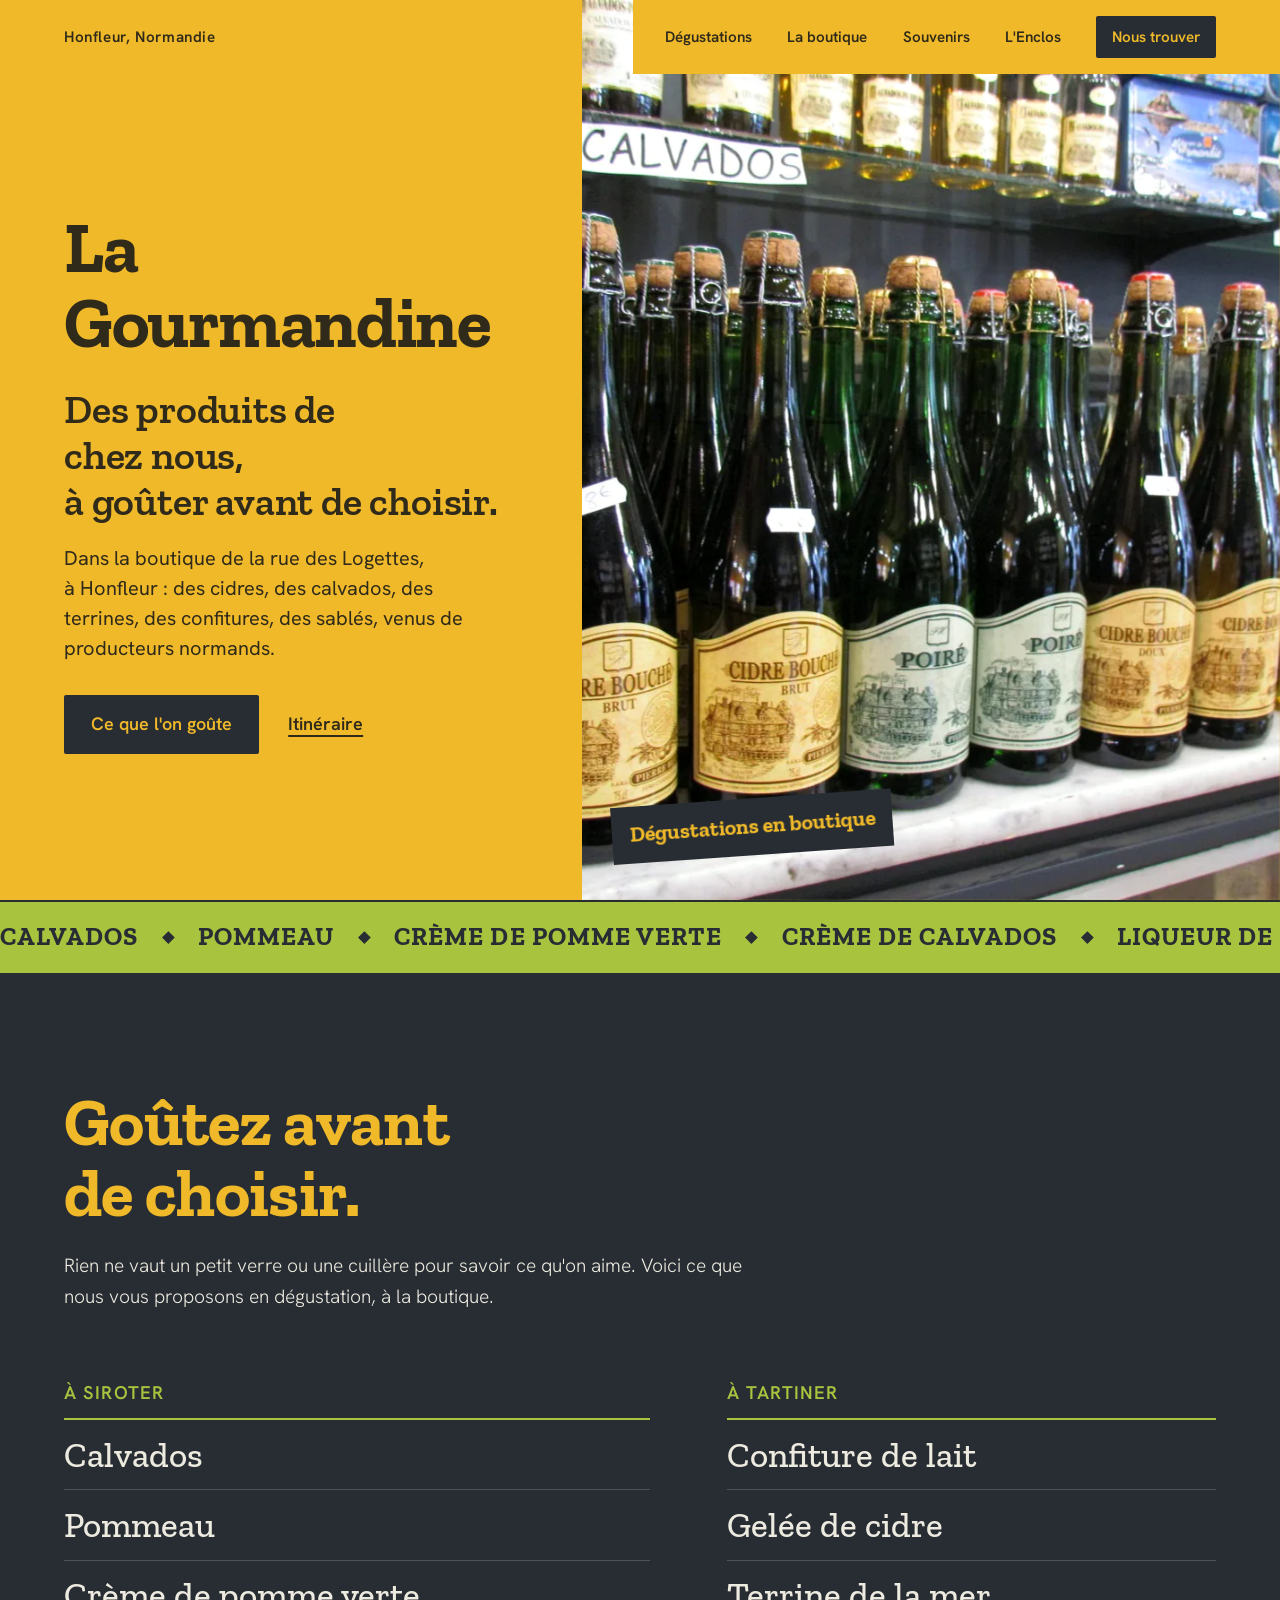
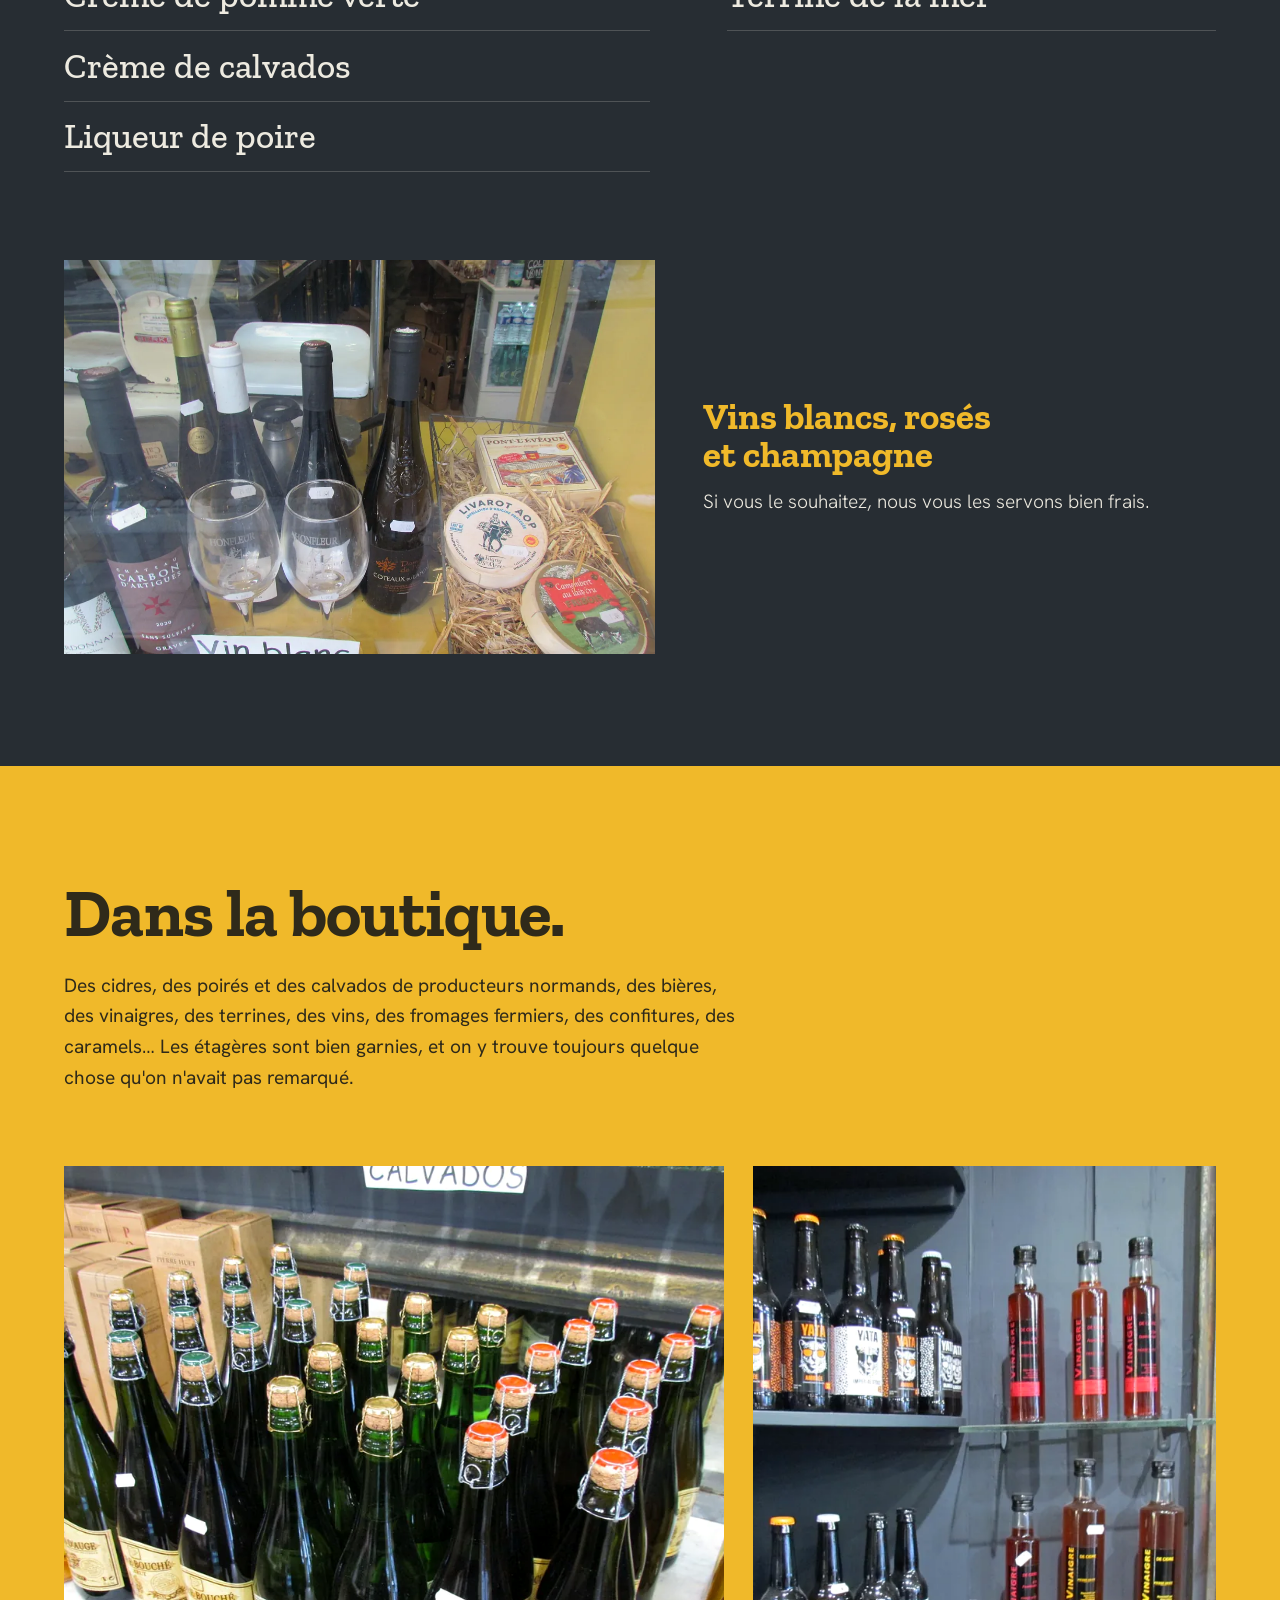
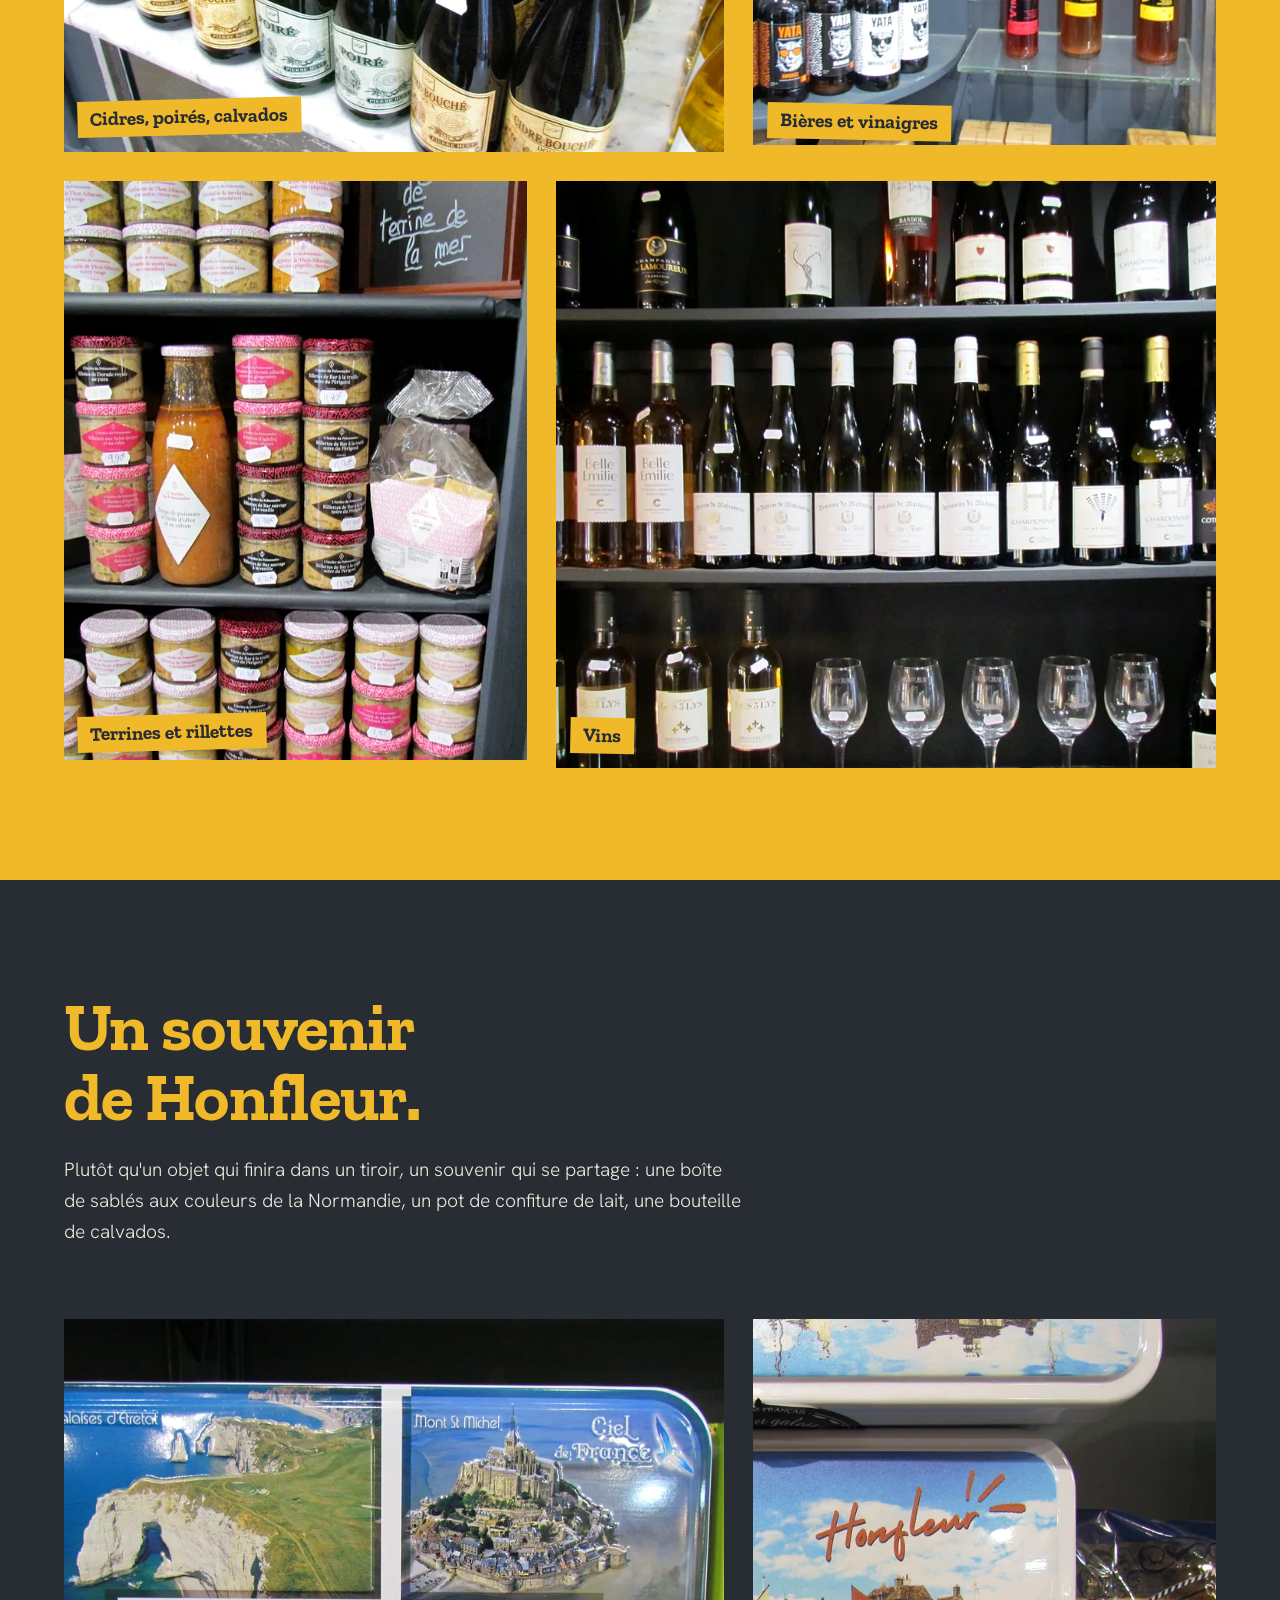
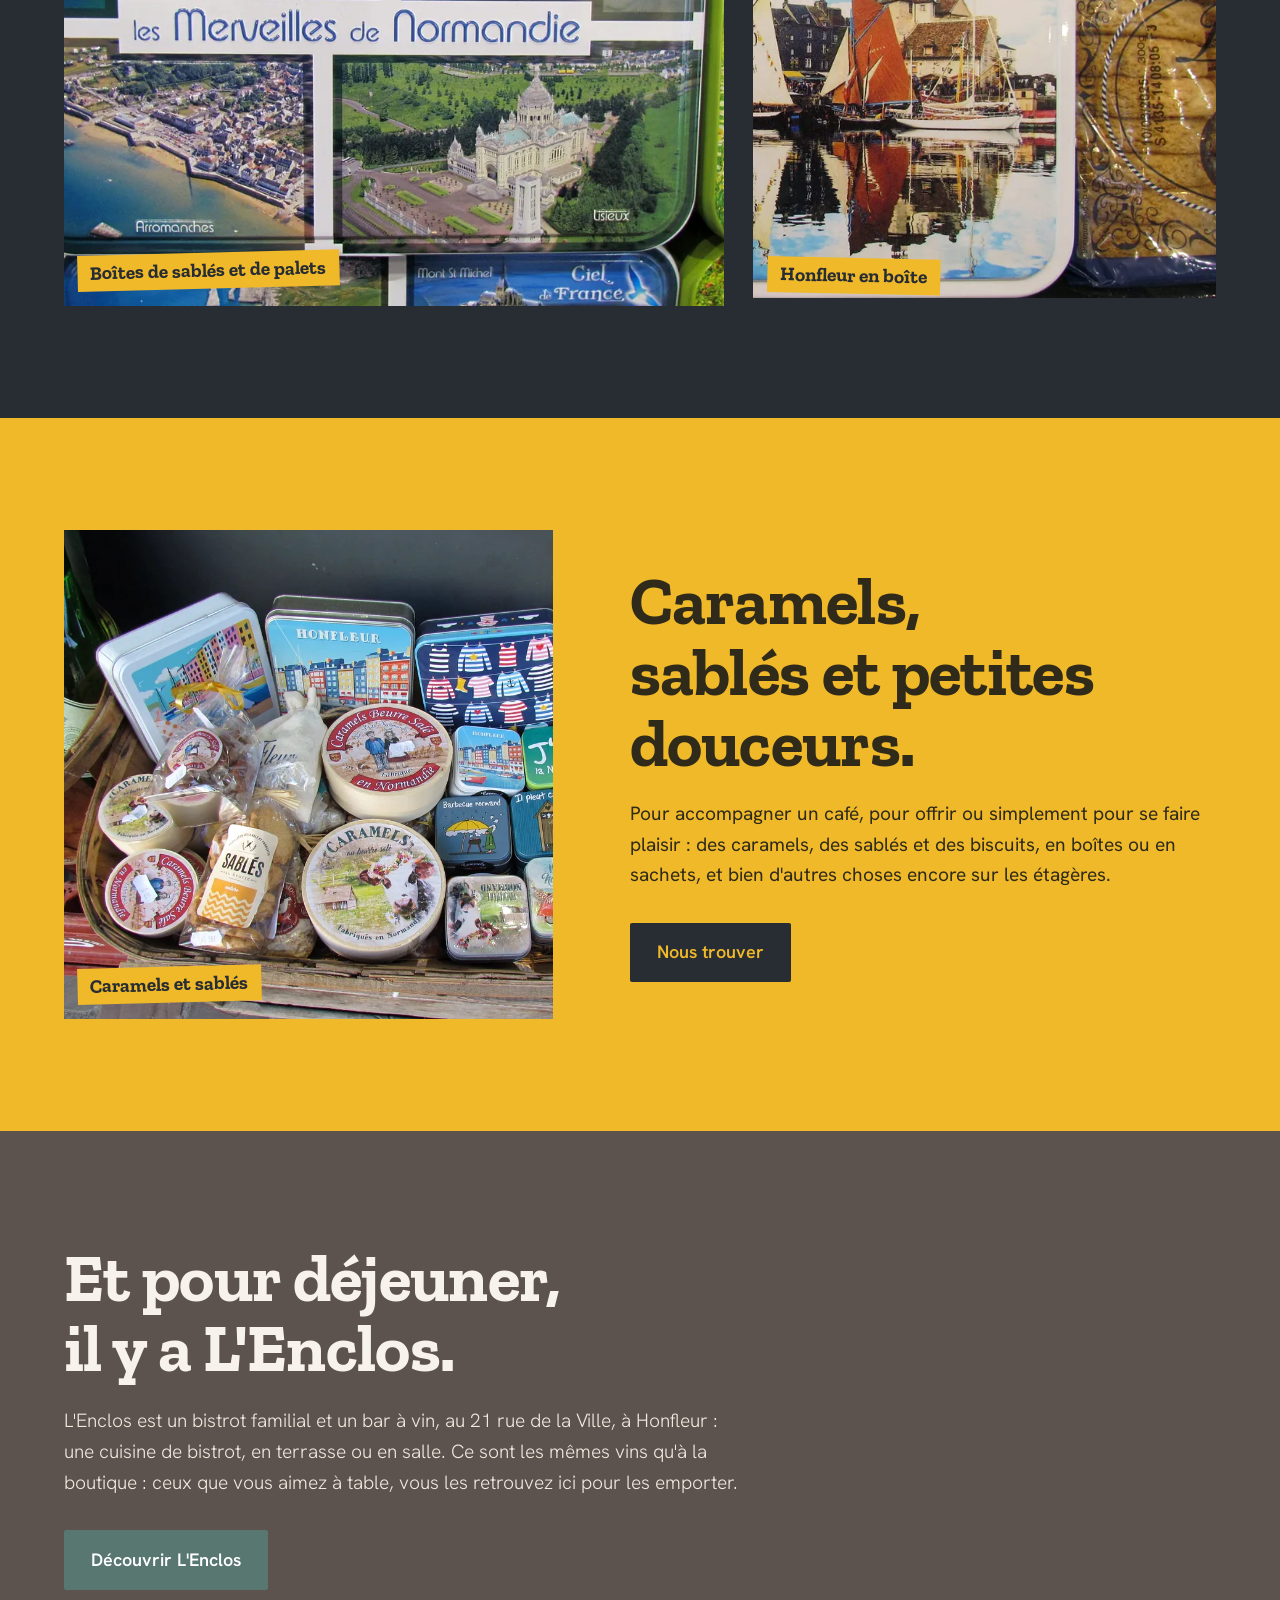
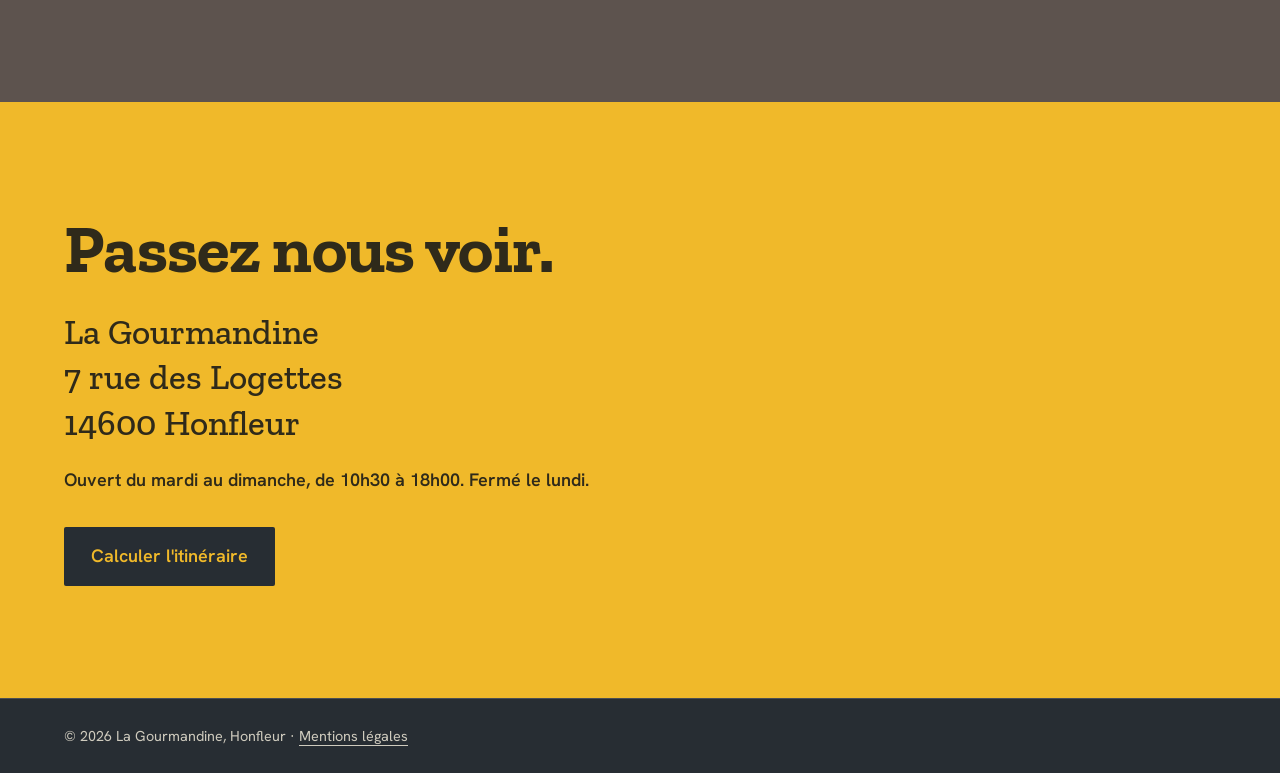
==== commit da4d7b46: "Horaires : fermé le lundi" ====
--- a/index.html
+++ b/index.html
@@ -5,8 +5,6 @@
     <meta name="viewport" content="width=device-width, initial-scale=1.0">
     <title>La Gourmandine – Produits normands et dégustations à Honfleur</title>
     <meta name="description" content="La Gourmandine, boutique de produits normands à Honfleur : cidres, calvados, pommeau, terrines, confitures, sablés et souvenirs. Dégustations en boutique, rue des Logettes.">
-    <!-- Brouillon : retirer cette ligne au moment de la mise en ligne -->
-    <meta name="robots" content="noindex">
     <meta name="theme-color" content="#F0B92A">
     <link rel="canonical" href="https://lagourmandine-honfleur.fr/">
 
@@ -23,7 +21,6 @@
     <meta property="og:image:alt" content="Étagères de cidres et de calvados de la boutique La Gourmandine à Honfleur">
     <meta name="twitter:card" content="summary_large_image">
 
-    <link rel="icon" href="favicon.svg" type="image/svg+xml">
     <link rel="icon" href="favicon.ico" sizes="48x48">
     <link rel="icon" type="image/png" sizes="32x32" href="favicon-32.png">
     <link rel="apple-touch-icon" href="apple-touch-icon.png">
@@ -42,7 +39,7 @@
         "openingHoursSpecification": [
             {
                 "@type": "OpeningHoursSpecification",
-                "dayOfWeek": ["Monday", "Tuesday", "Wednesday", "Thursday", "Friday", "Saturday", "Sunday"],
+                "dayOfWeek": ["Tuesday", "Wednesday", "Thursday", "Friday", "Saturday", "Sunday"],
                 "opens": "10:30",
                 "closes": "18:00"
             }
@@ -187,7 +184,7 @@
                     7 rue des Logettes<br>
                     14600 Honfleur
                 </address>
-                <p class="venir-horaires">Ouvert tous les jours, de 10h30 à 18h00.</p>
+                <p class="venir-horaires">Ouvert du mardi au dimanche, de 10h30 à 18h00. Fermé le lundi.</p>
                 <a class="bouton" href="https://www.google.com/maps/dir/?api=1&amp;destination=7+rue+des+Logettes%2C+14600+Honfleur" target="_blank" rel="noopener">Calculer l'itinéraire</a>
             </div>
         </section>
--- a/style.css
+++ b/style.css
@@ -146,10 +146,14 @@
 .douceurs-texte .bouton { margin-top: 2rem; }
 
 /* L'Enclos */
-.lenclos { background: var(--ardoise); color: #EDEAE0; padding: var(--espace) var(--marge); }
+/* Le bistrot garde ses couleurs : taupe et vert sauge, comme sur son propre site */
+.lenclos { background: #5D534E; color: #EFE9DE; padding: var(--espace) var(--marge); }
 .lenclos-contenu { max-width: 46rem; }
-.lenclos h2 { color: var(--jaune); }
+.lenclos h2 { color: #F7F3EC; }
 .lenclos p { margin: 1.4rem 0 2rem; font-weight: 300; font-size: 1.2rem; }
+.lenclos .bouton-clair { background: #587770; color: #fff; }
+.lenclos .bouton-clair:hover { background: #4a6760; }
+.lenclos :focus-visible { outline-color: #F7F3EC; }
 
 /* Nous trouver */
 .venir { padding: var(--espace) var(--marge); }
